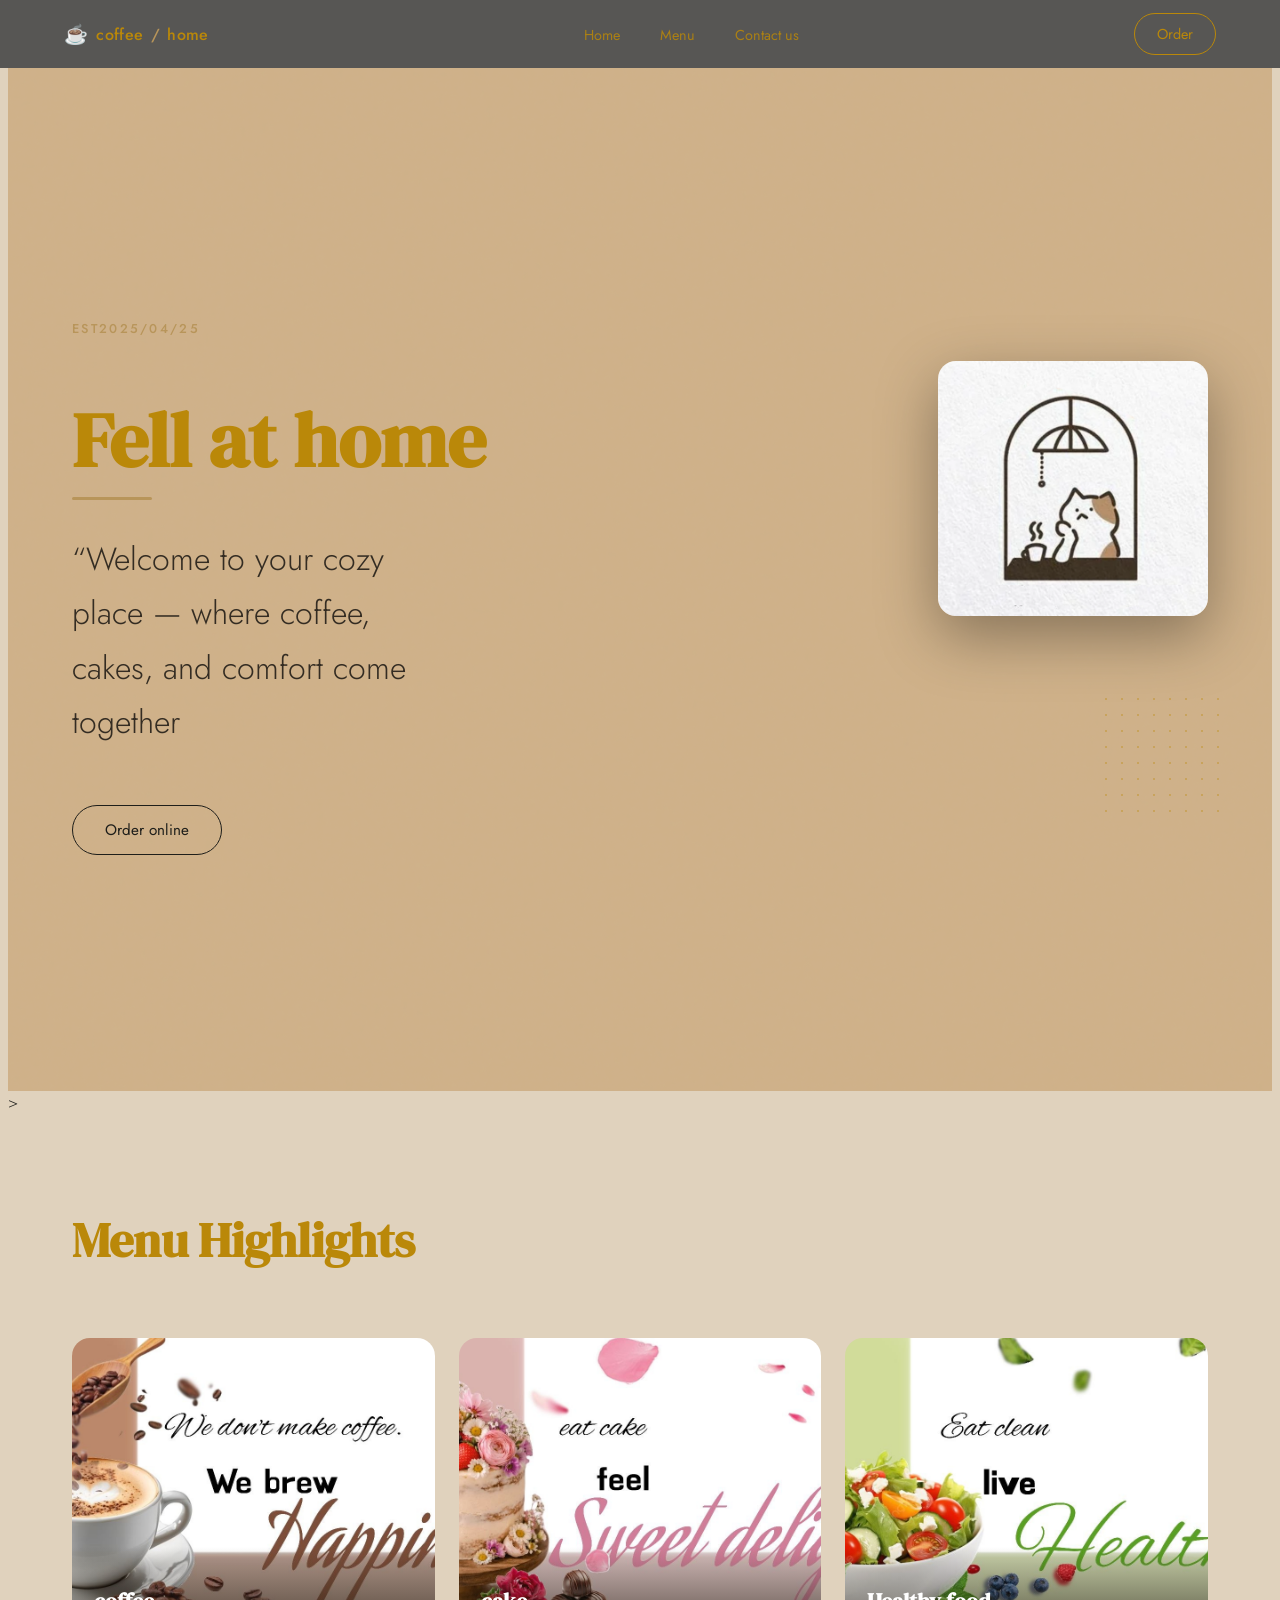
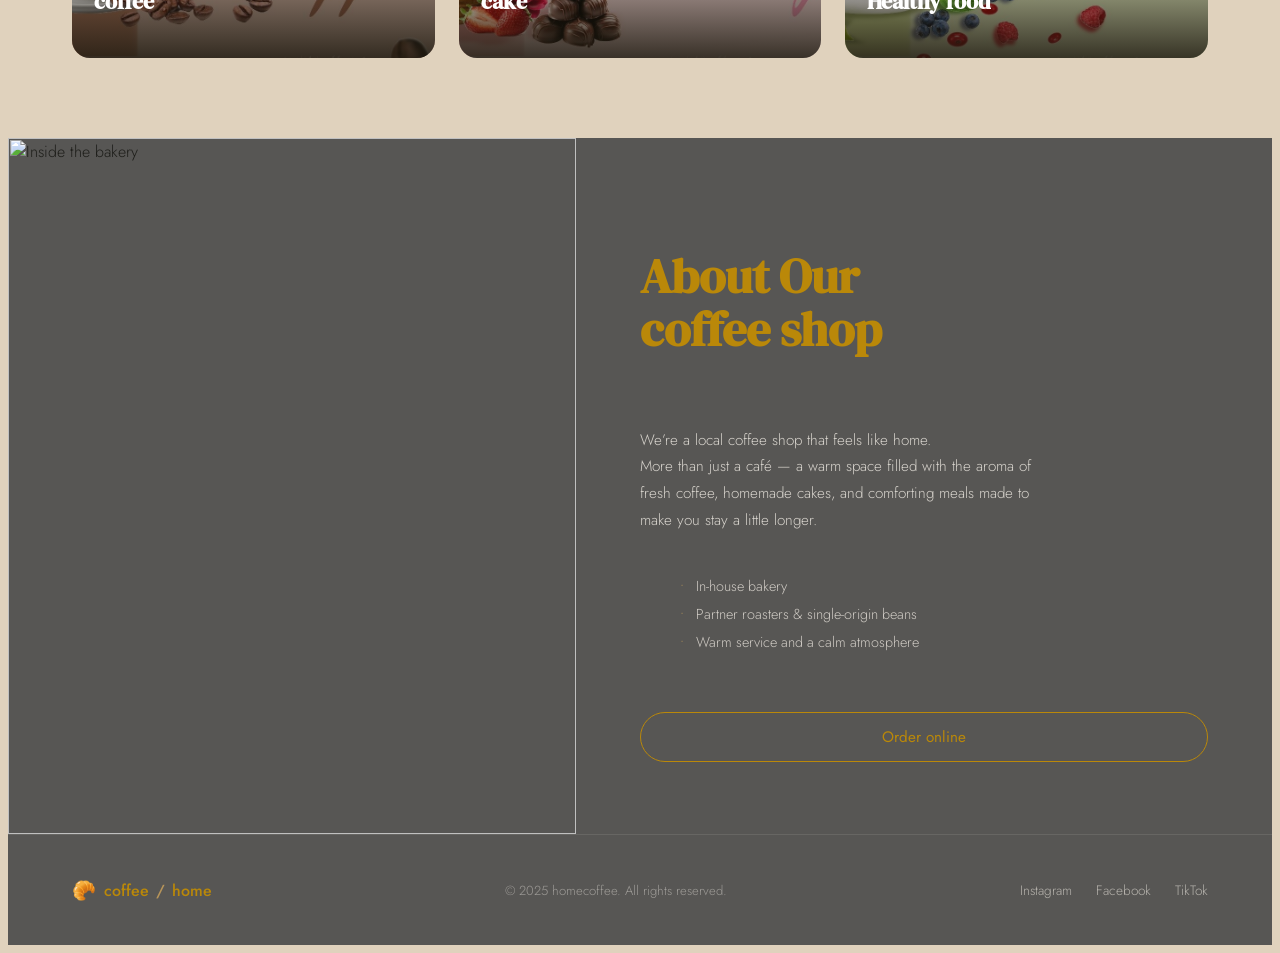
==== index.html @ 4d3c837d "new update" ====
Index · HTML
Copy

<!DOCTYPE html>
<html lang="en">
<head>
  <meta charset="UTF-8" />
  <meta name="viewport" content="width=device-width, initial-scale=1.0" />
  <title>Bakery / Café</title>
  <link rel="preconnect" href="https://fonts.googleapis.com" />
  <link rel="preconnect" href="https://fonts.gstatic.com" crossorigin />
  <link href="https://fonts.googleapis.com/css2?family=Playfair+Display:ital,wght@0,400;0,700;1,400&family=DM+Serif+Display:ital@0;1&family=Jost:wght@300;400;500&display=swap" rel="stylesheet" />
  <link rel="stylesheet" href="globalf/global.css" />
</head>
<body>
 
  <!-- NAV -->
  <nav class="navbar">
    <div class="nav-logo">
      <span class="logo-icon">☕</span>
      <span class="logo-text">coffee <span class="slash">/</span> home</span>
    </div>
    <ul class="nav-links">
      <li><a href="#">Home</a></li>
      <li><a href="#">Menu</a></li>
      <li><a href="#">Contact us</a></li>
    </ul>
    <button class="btn-order">Order </button>
  </nav>
  <section class="hero">
    <div class="hero-content">
      <p class="hero-tag">Est2025/04/25</p>
      <h1 class="hero-title">Fell at home<br> </h1>
      <p class="hero-sub">“Welcome to your cozy place — where coffee, cakes, and comfort come together</p>
      <button class="btn-outline">Order online</button>
    </div>
    <div class="hero-image-wrap">
      <div class="dots-pattern"></div>
      <div class="hero-img-stack">
        <div class="hero-img hero-img--top">
          <img src="globalf/imgs/image.png" alt="Coffee latte art" />
        </div>
      </div>
    </div>
  </section>>
  <section class="menu-highlights">
    <div class="menu-header">
      <h2 class="section-title">Menu Highlights</h2>
    </div>
    <div class="menu-grid">
      <div class="menu-card">
        <img src="globalf/imgs/coffee.jpg" alt="Espresso Creations" />
        <div class="menu-card-label">
          <h3>coffee</h3>
        </div>
      </div>
      <div class="menu-card">
        <img src="globalf/imgs/cake.jpg" alt="Signature Cupcakes" />
        <div class="menu-card-label">
          <h3>cake</h3>
        </div>
      </div>
      <div class="menu-card">
        <img src="globalf/imgs/healthy.jpg" alt="Brunch Toasts" />
        <div class="menu-card-label">
          <h3>Healthy food</h3>
        </div>
      </div>
    </div>
  </section>
 
  <!-- ABOUT -->
  <section class="about">
    <div class="about-img">
      <img src="https://images.unsplash.com/photo-1554118811-1e0d58224f24?w=600&q=80" alt="Inside the bakery" />
    </div>
    <div class="about-content">
      <h2 class="section-title light">About Our<br>coffee shop </h2>
      <p>We’re a local coffee shop that feels like home. <br>
More than just a café — a warm space filled with the aroma of fresh coffee, homemade cakes, and comforting meals made to make you stay a little longer.</p>
      <ul>
        <li>In-house bakery</li>
        <li>Partner roasters &amp; single-origin beans</li>
        <li>Warm service and a calm atmosphere</li>
      </ul>
      <button class="btn-outline light">Order online</button>
    </div>
  </section>
 
  <!-- FOOTER -->
  <footer class="footer">
    <div class="footer-inner">
      <div class="footer-brand">
        <span class="logo-icon">🥐</span>
        <span class="logo-text">coffee <span class="slash">/</span> home</span>
      </div>
      <p class="footer-copy">&copy; 2025 homecoffee. All rights reserved.</p>
      <div class="footer-links">
        <a href="#">Instagram</a>
        <a href="#">Facebook</a>
        <a href="#">TikTok</a>
      </div>
    </div>
  </footer>
 
  <script src="script.js"></script>
</body>
</html>
---- globalf/global.css ----
le · CSS
Copy

/* =====================
   ROOT & RESET
===================== */
*, *::before, *::after { box-sizing: border-box; margin: 0; padding: 0; }
 
:root {
  --olive:     #cfb189;
  --olive-dark:#575654;
  --cream:     #ba8809;
  --warm-white:#e0d2bd;
  --sand:      #c8b99a;
  --gold:      #b8955a;
  --text-dark: #1e1e1a;
  --text-mid:  #4a4a42;;
  --radius-lg: 18px;
  --radius-md: 12px;
  --transition: 0.35s cubic-bezier(0.4,0,0.2,1);
}
 
html { scroll-behavior: smooth; }
 
body {
  font-family: 'Jost', sans-serif;
  font-weight: 300;
  background: var(--warm-white);
  color: var(--text-dark);
  overflow-x: hidden;
}
 
img { display: block; width: 100%; height: 100%; object-fit: cover; }
a { text-decoration: none; color: inherit; }
ul { list-style: none; }
.section-title {
  font-family: 'DM Serif Display', serif;
  font-size: clamp(2rem, 4vw, 3rem);
  line-height: 1.1;
  color: var(--cream);
}
.section-title.light { color: var(--cream); }
 

.btn-order {
  background: transparent;
  border: 1.5px solid var(--cream);
  color: var(--cream);
  padding: 10px 22px;
  border-radius: 50px;
  font-family: 'Jost', sans-serif;
  font-size: 0.9rem;
  font-weight: 400;
  cursor: pointer;
  transition: background var(--transition), color var(--transition);
}
.btn-order:hover { background: var(--cream); color: var(--olive-dark); }
 
.btn-outline {
  display: inline-block;
  background: transparent;
  border: 1.5px solid var(--text-dark);
  color: var(--text-dark);
  padding: 13px 32px;
  border-radius: 50px;
  font-family: 'Jost', sans-serif;
  font-size: 0.95rem;
  font-weight: 400;
  cursor: pointer;
  transition: background var(--transition), color var(--transition);
  margin-top: 1.5rem;
}
.btn-outline:hover { background: var(--text-dark); color: var(--cream); }
.btn-outline.light { border-color: var(--cream); color: var(--cream); }
.btn-outline.light:hover { background: var(--cream); color: var(--olive-dark); }
 
/* =====================
   NAVBAR
===================== */
.navbar {
  position: fixed;
  top: 0; left: 0; right: 0;
  z-index: 100;
  display: flex;
  align-items: center;
  justify-content: space-between;
  padding: 0 5vw;
  height: 68px;
  background: var(--olive-dark);
  backdrop-filter: blur(8px);
}
 
.nav-logo {
  display: flex;
  align-items: center;
  gap: 8px;
  color: var(--cream);
  font-family: 'Jost', sans-serif;
  font-weight: 500;
  font-size: 1rem;
  letter-spacing: 0.02em;
}
.logo-icon { font-size: 1.2rem; }
.slash { color: var(--gold); margin: 0 2px; }
 
.nav-links {
  display: flex;
  gap: 2.5rem;
}
.nav-links a {
  color: var(--cream);
  font-size: 0.9rem;
  font-weight: 400;
  opacity: 0.85;
  transition: opacity var(--transition);
}
.nav-links a:hover { opacity: 1; }
 
.hamburger {
  display: none;
  background: none;
  border: none;
  color: var(--cream);
  font-size: 1.5rem;
  cursor: pointer;
}
 
/* =====================
   HERO
===================== */
.hero {
  min-height: 100vh;
  background: var(--olive);
  display: flex;
  align-items: center;
  justify-content: space-between;
  gap: 2rem;
  padding: 100px 5vw 60px;
  overflow: hidden;
  position: relative;
}
 
/* subtle grain overlay */
.hero::before {
  content: '';
  position: absolute;
  inset: 0;
  background-image: url("data:image/svg+xml,%3Csvg viewBox='0 0 200 200' xmlns='http://www.w3.org/2000/svg'%3E%3Cfilter id='n'%3E%3CfeTurbulence type='fractalNoise' baseFrequency='0.75' numOctaves='4' stitchTiles='stitch'/%3E%3C/filter%3E%3Crect width='100%25' height='100%25' filter='url(%23n)' opacity='0.04'/%3E%3C/svg%3E");
  pointer-events: none;
  opacity: 0.4;
}
 
.hero-content {
  flex: 1;
  max-width: 520px;
  animation: fadeUp 0.9s ease both;
}
 
.hero-tag {
  font-size: 0.8rem;
  font-weight: 500;
  letter-spacing: 0.18em;
  text-transform: uppercase;
  color: var(--gold);
  margin-bottom: 1rem;
}
 
.hero-title {
  font-family: 'DM Serif Display', serif;
  font-size: clamp(3rem, 6vw, 5.5rem);
  line-height: 1.0;
  color: var(--cream);
  margin-bottom: 1.5rem;
  position: relative;
}
 
/* gold squiggle accent line */
.hero-title::after {
  content: '';
  display: block;
  width: 80px;
  height: 3px;
  background: var(--gold);
  margin-top: 18px;
  border-radius: 2px;
}
 
.hero-sub {
  font-size: 2rem;
  line-height: 1.7;
  color: rgba(0, 0, 0, 0.75);
  max-width: 380px;
}
 
/* HERO IMAGES */
.hero-image-wrap {
  flex: 1;
  max-width: 500px;
  position: relative;
  display: flex;
  justify-content: flex-end;
  animation: fadeUp 0.9s 0.2s ease both;
}
 
.dots-pattern {
  position: absolute;
  right: -20px;
  bottom: -20px;
  width: 130px;
  height: 130px;
  background-image: radial-gradient(circle, var(--cream) 1.5px, transparent 1.5px);
  background-size: 16px 16px;
  opacity: 0.35;
  z-index: 0;
}
 
.hero-img-stack {
  position: relative;
  width: 360px;
  height: 440px;
}
 
.hero-img {
  border-radius: var(--radius-lg);
  overflow: hidden;
  position: absolute;
  box-shadow: 0 20px 60px rgba(0,0,0,0.35);
}
 
.hero-img--top {
  width: 75%;
  height: 58%;
  top: 0; right: 0;
  z-index: 2;
  transition: transform var(--transition);
}
.hero-img--bottom {
  width: 80%;
  height: 60%;
  bottom: 0; left: 0;
  z-index: 1;
  transition: transform var(--transition);
}
.hero-img--top:hover  { transform: scale(1.03) rotate(-1deg); }
.hero-img--bottom:hover{ transform: scale(1.03) rotate(1deg); }
 


.menu-highlights {
  background: var(--warm-white);
  padding: 60px 5vw 80px;
}
 
.menu-header {
  display: flex;
  align-items: baseline;
  justify-content: space-between;
  margin-bottom: 2rem;
  flex-wrap: wrap;
  gap: 0.5rem;
}
 
 
.menu-grid {
  display: grid;
  grid-template-columns: repeat(3, 1fr);
  gap: 1.5rem;
}
 
.menu-card {
  border-radius: var(--radius-lg);
  overflow: hidden;
  position: relative;
  height: 320px;
  cursor: pointer;
}
 
.menu-card img {
  transition: transform 0.6s cubic-bezier(0.4,0,0.2,1);
}
.menu-card:hover img { transform: scale(1.07); }
 
.menu-card-label {
  position: absolute;
  bottom: 0; left: 0; right: 0;
  padding: 20px 22px;
  background: linear-gradient(to top, rgba(30,25,15,0.85) 0%, transparent 100%);
}
.menu-card-label h3 {
  font-family: 'DM Serif Display', serif;
  font-size: 1.4rem;
  color: #fff;
  line-height: 1.2;
}
 
/* =====================
   ABOUT
===================== */
.about {
  background: var(--olive-dark);
  display: flex;
  align-items: stretch;
  gap: 0;
  min-height: 520px;
}
 
.about-img {
  flex: 1;
  min-height: 480px;
  max-width: 45%;
  overflow: hidden;
}
.about-img img { transition: transform 0.8s ease; }
.about-img:hover img { transform: scale(1.04); }
 
.about-content {
  flex: 1;
  padding: 72px 5vw 72px 5vw;
  display: flex;
  flex-direction: column;
  justify-content: center;
  gap: 1rem;
}
 
.about-content p {
  font-size: 0.95rem;
  line-height: 1.75;
  color: rgba(245,240,232,0.8);
  max-width: 420px;
}
 
.about-content ul {
  margin-top: 0.5rem;
}
.about-content ul li {
  font-size: 0.9rem;
  color: rgba(245,240,232,0.75);
  padding: 4px 0;
  padding-left: 16px;
  position: relative;
}
.about-content ul li::before {
  content: '•';
  color: var(--gold);
  position: absolute;
  left: 0;
}
 
/* =====================
   FOOTER
===================== */
.footer {
  background: var(--olive-dark);
  border-top: 1px solid rgba(245,240,232,0.1);
  padding: 32px 5vw;
}
.footer-inner {
  display: flex;
  align-items: center;
  justify-content: space-between;
  flex-wrap: wrap;
  gap: 1rem;
}
.footer-brand {
  display: flex;
  align-items: center;
  gap: 8px;
  color: var(--cream);
  font-family: 'Jost', sans-serif;
  font-weight: 500;
}
.footer-copy {
  font-size: 0.82rem;
  color: rgba(245,240,232,0.45);
}
.footer-links {
  display: flex;
  gap: 1.5rem;
}
.footer-links a {
  font-size: 0.85rem;
  color: rgba(245,240,232,0.6);
  transition: color var(--transition);
}
.footer-links a:hover { color: var(--cream); }
 
/* =====================
   ANIMATIONS
===================== */
@keyframes fadeUp {
  from { opacity: 0; transform: translateY(36px); }
  to   { opacity: 1; transform: none; }
}
 
/* =====================
   RESPONSIVE
===================== */
@media (max-width: 1024px) {
  .features-grid { grid-template-columns: repeat(2, 1fr); }
}
 
@media (max-width: 768px) {
  .nav-links, .btn-order { display: none; }
  .hamburger { display: block; }
 
  .hero {
    flex-direction: column;
    padding-top: 90px;
    text-align: center;
    min-height: auto;
  }
  .hero-title::after { margin: 18px auto 0; }
  .hero-sub { margin: 0 auto; }
  .hero-image-wrap { max-width: 100%; justify-content: center; margin-top: 2rem; }
  .hero-img-stack { width: 100%; height: 320px; }
 
  .features-grid { grid-template-columns: 1fr 1fr; gap: 1.5rem; }
 
  .menu-grid { grid-template-columns: 1fr; }
  .menu-card { height: 260px; }
 
  .about { flex-direction: column; }
  .about-img { max-width: 100%; min-height: 280px; }
  .about-content { padding: 48px 5vw; }
 
  .footer-inner { flex-direction: column; text-align: center; }
}
 
@media (max-width: 480px) {
  .features-grid { grid-template-columns: 1fr; }
  .menu-header { flex-direction: column; }
}































@media (max-width:990px){
    html{
        font-size: 55%;
    }
    header{
        padding: 2rem;
    }
}
@media (max-width:768px){
    header .fa-bars{
        display: block;
    }
    header .navbar{
        position: absolute;
        top:100%; left :0 ; right:0;
        background-color:rgb(233, 209, 164);
        border-top: 0.1rem solid rgb(0, 0, 0);
        clip-path: polygon(0 0, 100% 0, 100% 100%, 0 100%);
    }
    header #toggler:checked ~ .navbar {
        /* إظهار القائمة */
        clip-path: polygon(0 0, 100% 0, 100% 100%, 0 100%);
    }

    header .navbar a{
        margin: 1rem;
        padding: 1rem;
        background-color: #fff;
        border: .1rem solid black;
        display: block;
    }
}
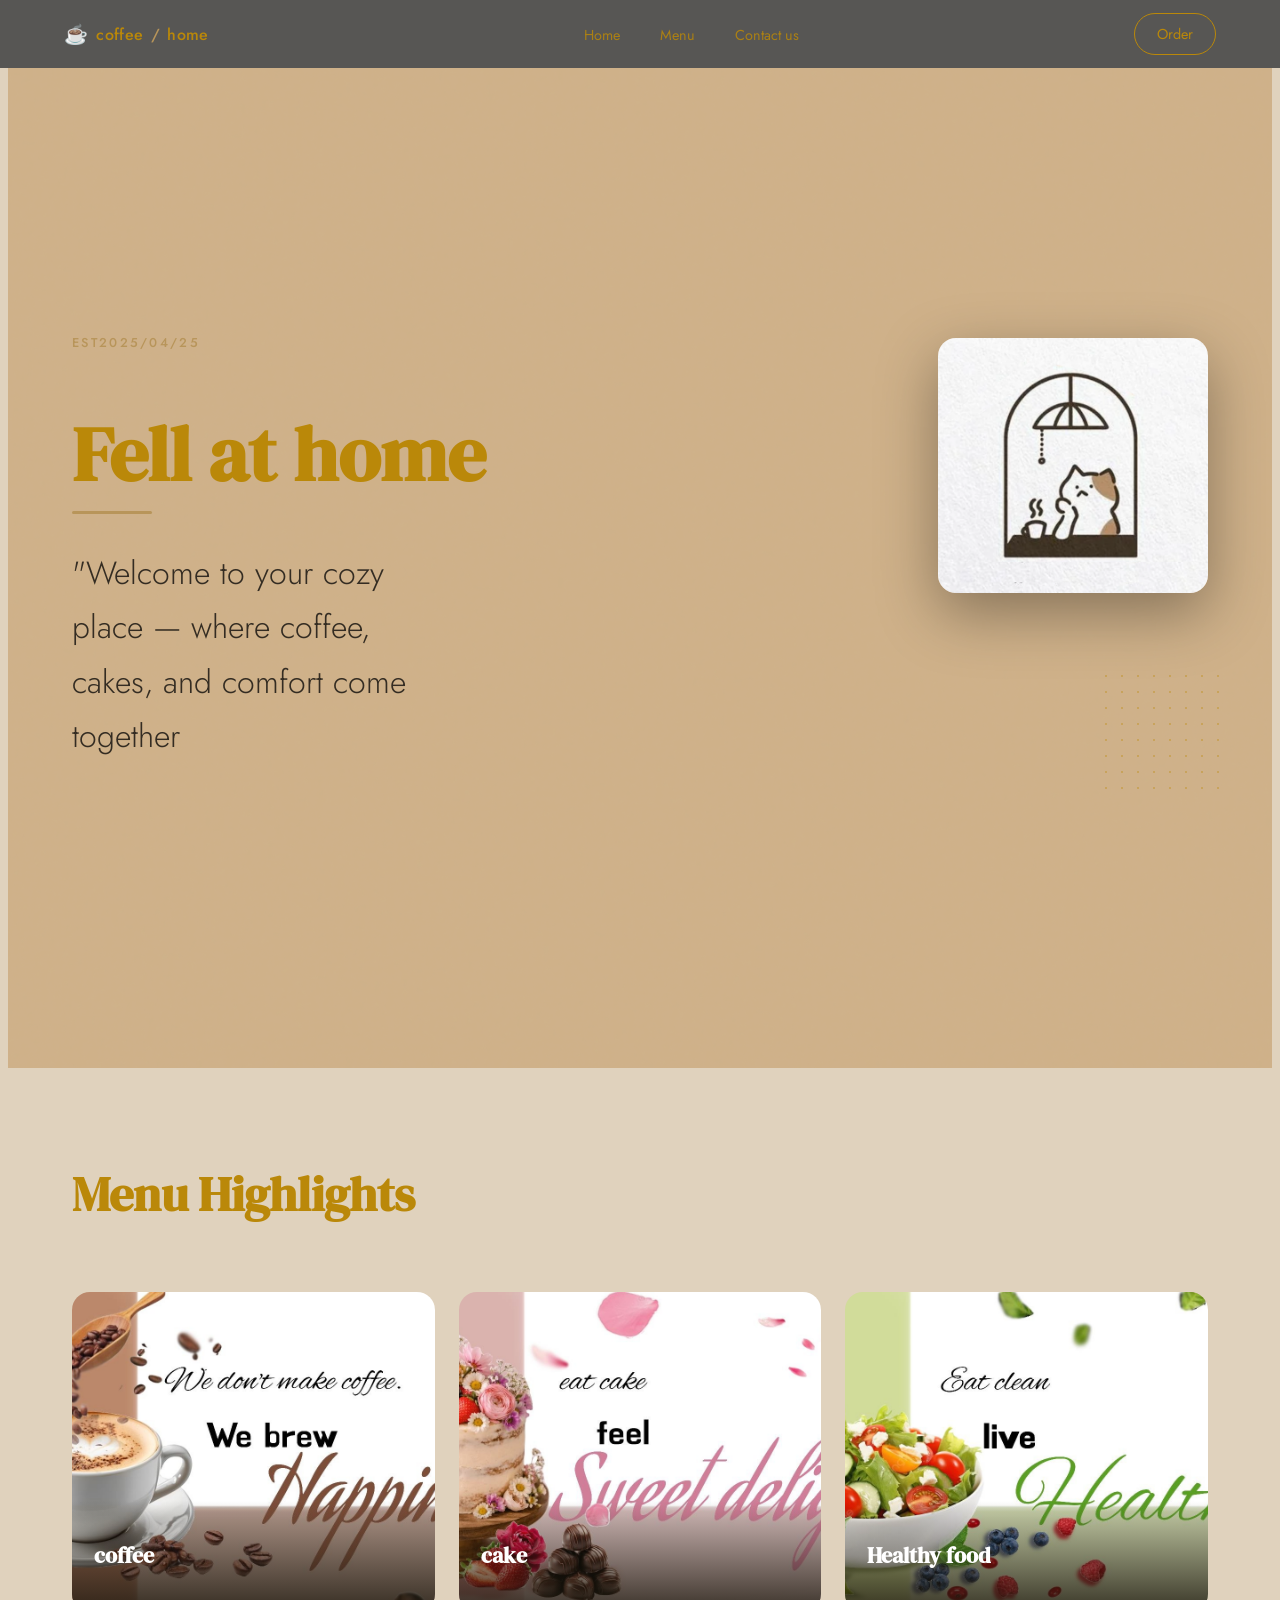
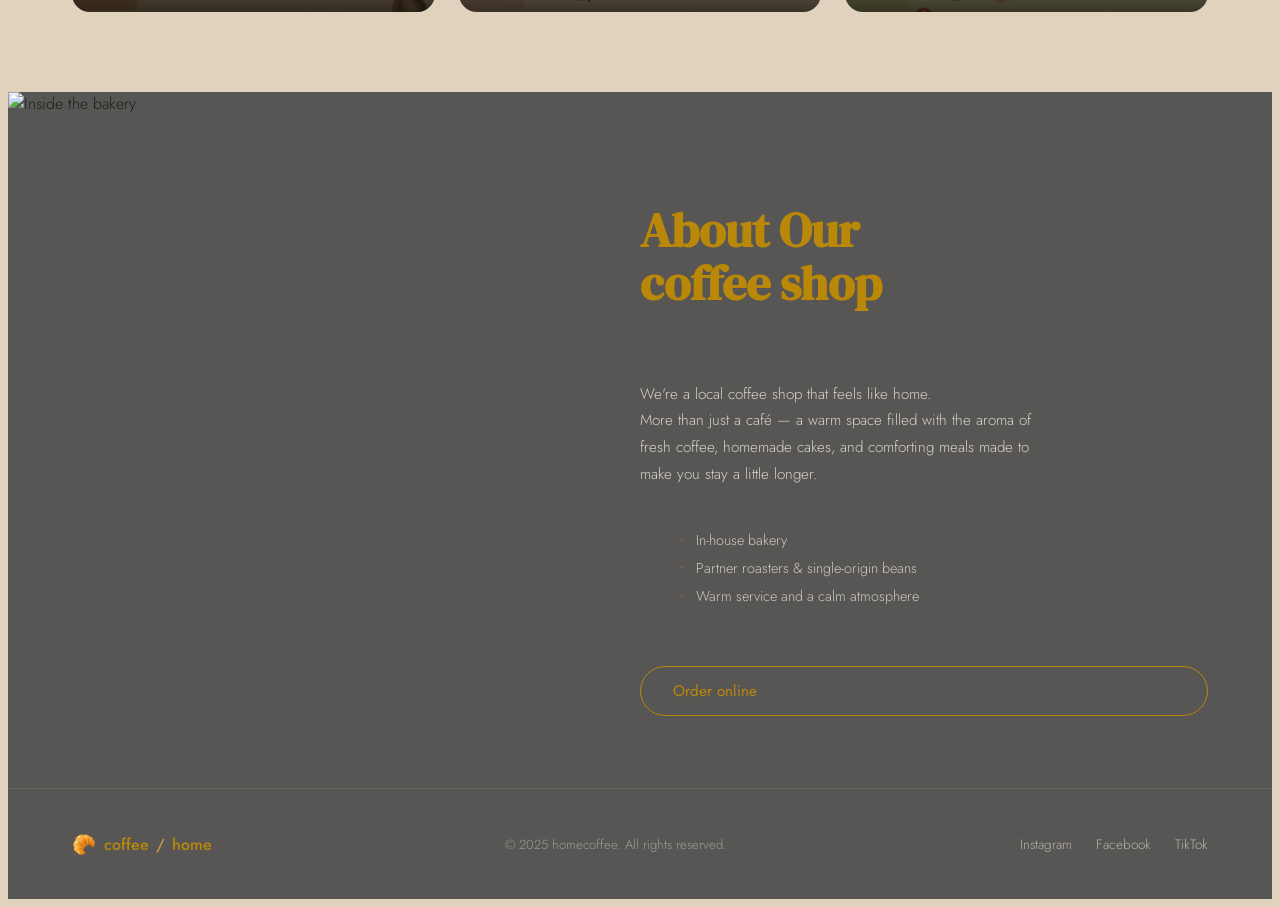
==== commit 85eafbc1: "update the main page" ====
--- a/index.html
+++ b/index.html
@@ -1,6 +1,3 @@
-Index · HTML
-Copy
-
 <!DOCTYPE html>
 <html lang="en">
 <head>
@@ -13,7 +10,7 @@
   <link rel="stylesheet" href="globalf/global.css" />
 </head>
 <body>
- 
+
   <!-- NAV -->
   <nav class="navbar">
     <div class="nav-logo">
@@ -25,14 +22,16 @@
       <li><a href="#">Menu</a></li>
       <li><a href="#">Contact us</a></li>
     </ul>
-    <button class="btn-order">Order </button>
+    <button class="btn-order">Order</button>
   </nav>
+
+  <!-- HERO -->
   <section class="hero">
     <div class="hero-content">
       <p class="hero-tag">Est2025/04/25</p>
-      <h1 class="hero-title">Fell at home<br> </h1>
-      <p class="hero-sub">“Welcome to your cozy place — where coffee, cakes, and comfort come together</p>
-      <button class="btn-outline">Order online</button>
+      <h1 class="hero-title">Fell at home<br></h1>
+      <p class="hero-sub">"Welcome to your cozy place — where coffee, cakes, and comfort come together</p>
+      
     </div>
     <div class="hero-image-wrap">
       <div class="dots-pattern"></div>
@@ -42,51 +41,54 @@
         </div>
       </div>
     </div>
-  </section>>
+  </section>
+
+  <!-- MENU -->
   <section class="menu-highlights">
     <div class="menu-header">
       <h2 class="section-title">Menu Highlights</h2>
     </div>
     <div class="menu-grid">
-      <div class="menu-card">
+      <a href="prodects/prod2/prod2.html" class="menu-card">
         <img src="globalf/imgs/coffee.jpg" alt="Espresso Creations" />
         <div class="menu-card-label">
           <h3>coffee</h3>
         </div>
-      </div>
-      <div class="menu-card">
+      </a>
+      <a href="prodects/prod3/prod3.html" class="menu-card">
         <img src="globalf/imgs/cake.jpg" alt="Signature Cupcakes" />
         <div class="menu-card-label">
           <h3>cake</h3>
         </div>
-      </div>
-      <div class="menu-card">
+      </a>
+        
+      <a href="prodects/Prod1/prod1.html" class="menu-card">
         <img src="globalf/imgs/healthy.jpg" alt="Brunch Toasts" />
         <div class="menu-card-label">
           <h3>Healthy food</h3>
         </div>
-      </div>
+      </a>
     </div>
   </section>
- 
+
   <!-- ABOUT -->
   <section class="about">
     <div class="about-img">
       <img src="https://images.unsplash.com/photo-1554118811-1e0d58224f24?w=600&q=80" alt="Inside the bakery" />
     </div>
     <div class="about-content">
-      <h2 class="section-title light">About Our<br>coffee shop </h2>
-      <p>We’re a local coffee shop that feels like home. <br>
-More than just a café — a warm space filled with the aroma of fresh coffee, homemade cakes, and comforting meals made to make you stay a little longer.</p>
+      <h2 class="section-title light">About Our<br>coffee shop</h2>
+      <p>We're a local coffee shop that feels like home.<br>
+      More than just a café — a warm space filled with the aroma of fresh coffee, homemade cakes, and comforting meals made to make you stay a little longer.</p>
       <ul>
         <li>In-house bakery</li>
         <li>Partner roasters &amp; single-origin beans</li>
         <li>Warm service and a calm atmosphere</li>
       </ul>
-      <button class="btn-outline light">Order online</button>
+      <a href="prodects/Prod1/prod1.html" class="btn-outline light">Order online</a>
     </div>
   </section>
- 
+
   <!-- FOOTER -->
   <footer class="footer">
     <div class="footer-inner">
@@ -102,8 +104,7 @@
       </div>
     </div>
   </footer>
- 
+
   <script src="script.js"></script>
 </body>
-</html>
- +</html>
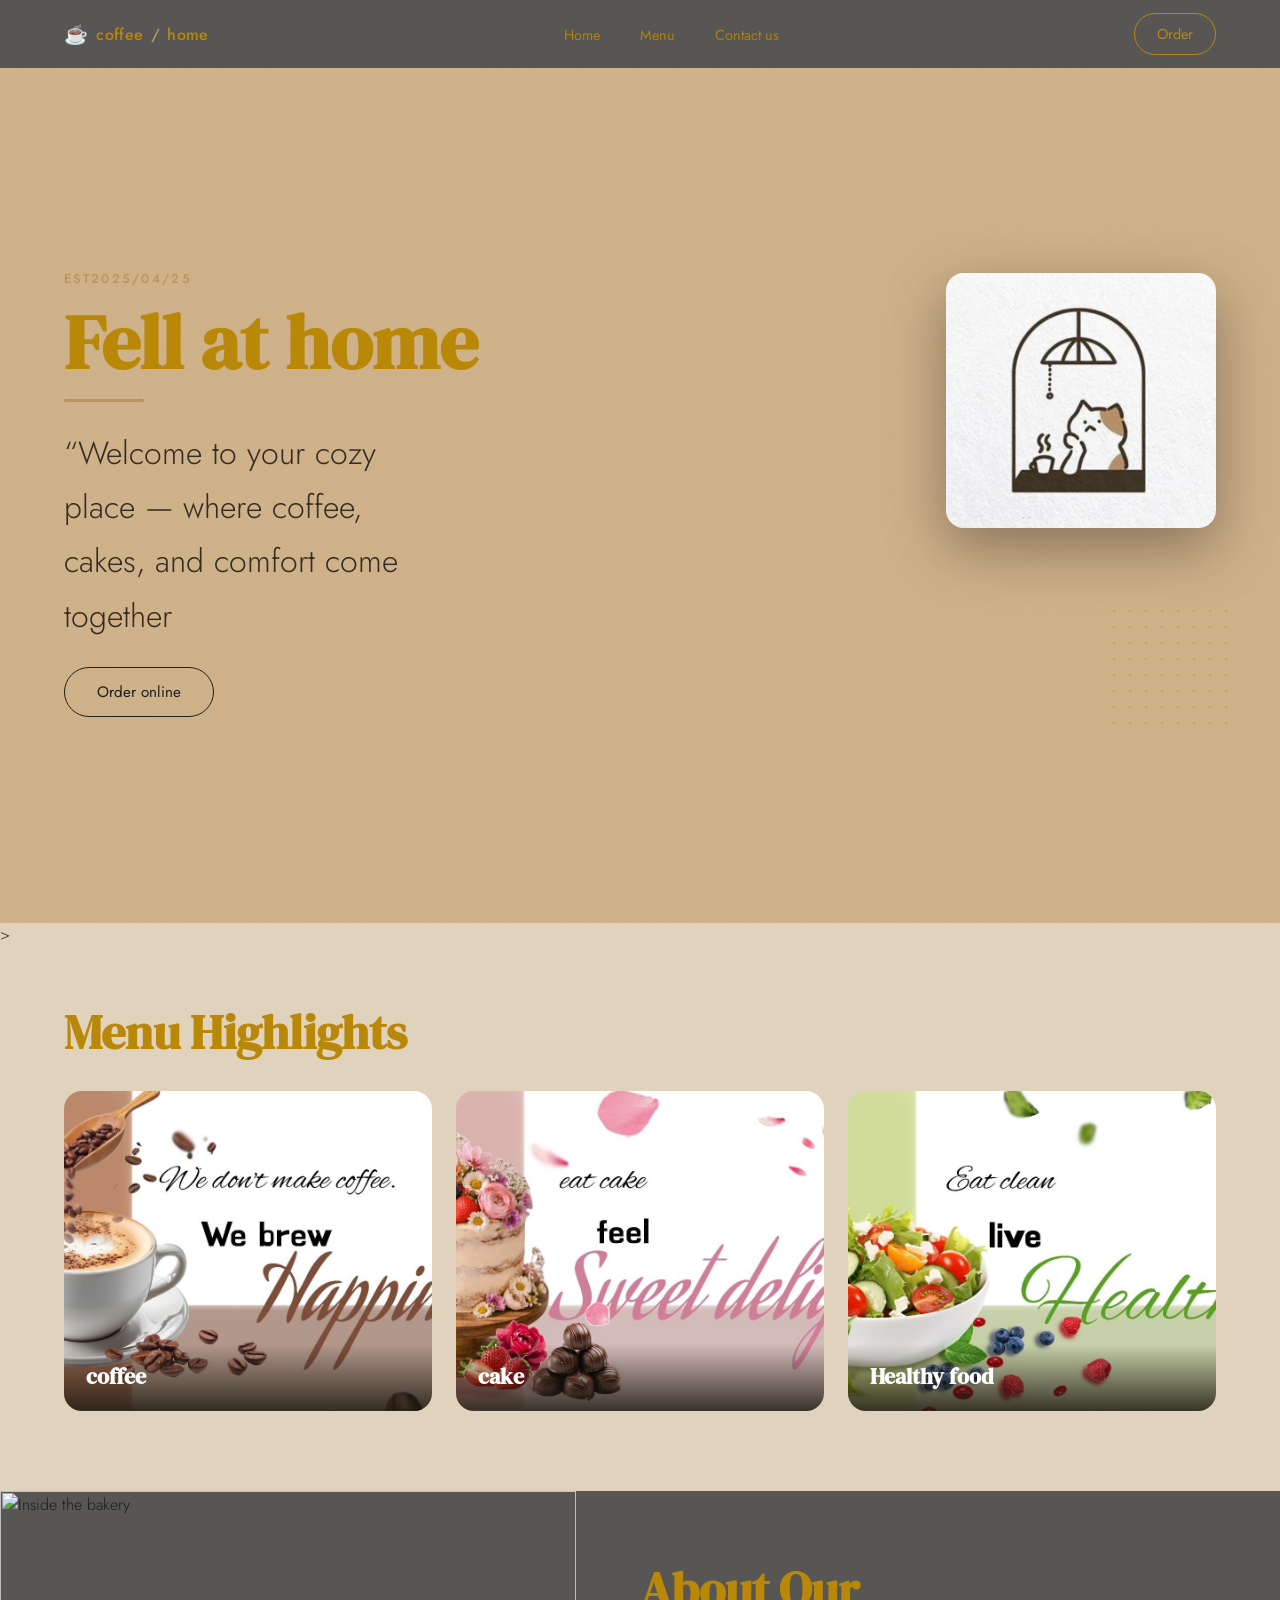
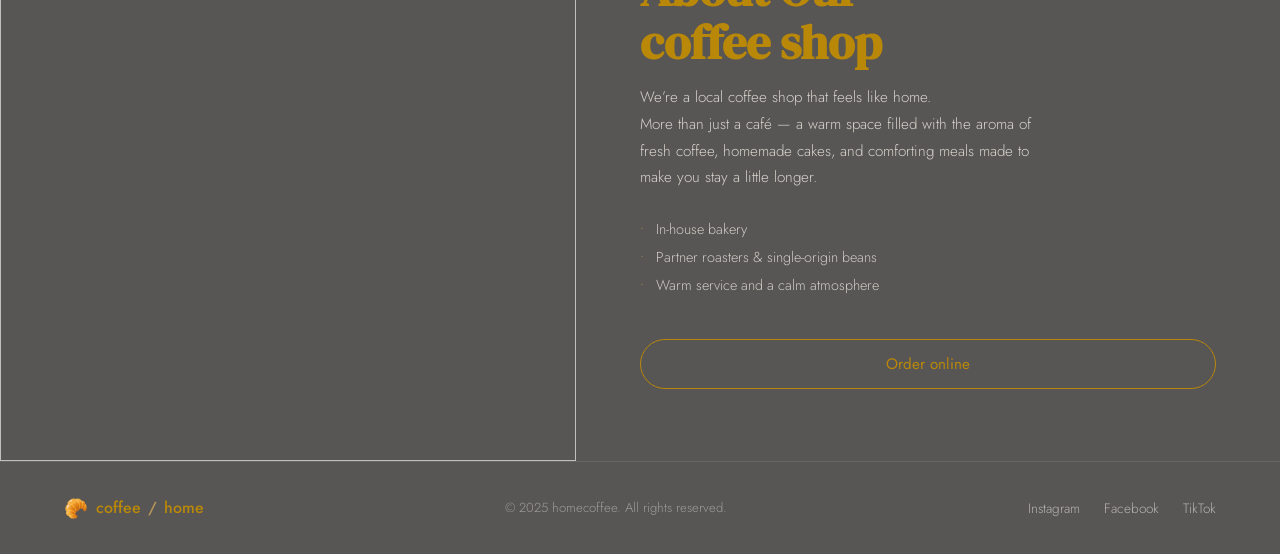
==== commit ccdd1f29: "added the js files , updated the design , added nav + side bars, prod1 2 3 updated" ====
--- a/index.html
+++ b/index.html
@@ -1,3 +1,6 @@
+Index · HTML
+Copy
+
 <!DOCTYPE html>
 <html lang="en">
 <head>
@@ -10,8 +13,8 @@
   <link rel="stylesheet" href="globalf/global.css" />
 </head>
 <body>
+ 
 
-  <!-- NAV -->
   <nav class="navbar">
     <div class="nav-logo">
       <span class="logo-icon">☕</span>
@@ -22,16 +25,14 @@
       <li><a href="#">Menu</a></li>
       <li><a href="#">Contact us</a></li>
     </ul>
-    <button class="btn-order">Order</button>
+    <button class="btn-order">Order </button>
   </nav>
-
-  <!-- HERO -->
   <section class="hero">
     <div class="hero-content">
       <p class="hero-tag">Est2025/04/25</p>
-      <h1 class="hero-title">Fell at home<br></h1>
-      <p class="hero-sub">"Welcome to your cozy place — where coffee, cakes, and comfort come together</p>
-      
+      <h1 class="hero-title">Fell at home<br> </h1>
+      <p class="hero-sub">“Welcome to your cozy place — where coffee, cakes, and comfort come together</p>
+      <button class="btn-outline">Order online</button>
     </div>
     <div class="hero-image-wrap">
       <div class="dots-pattern"></div>
@@ -41,54 +42,51 @@
         </div>
       </div>
     </div>
-  </section>
-
-  <!-- MENU -->
+  </section>>
   <section class="menu-highlights">
     <div class="menu-header">
       <h2 class="section-title">Menu Highlights</h2>
     </div>
     <div class="menu-grid">
-      <a href="prodects/prod2/prod2.html" class="menu-card">
+      <div class="menu-card">
         <img src="globalf/imgs/coffee.jpg" alt="Espresso Creations" />
         <div class="menu-card-label">
           <h3>coffee</h3>
         </div>
-      </a>
-      <a href="prodects/prod3/prod3.html" class="menu-card">
+      </div>
+      <div class="menu-card">
         <img src="globalf/imgs/cake.jpg" alt="Signature Cupcakes" />
         <div class="menu-card-label">
           <h3>cake</h3>
         </div>
-      </a>
-        
-      <a href="prodects/Prod1/prod1.html" class="menu-card">
+      </div>
+      <div class="menu-card">
         <img src="globalf/imgs/healthy.jpg" alt="Brunch Toasts" />
         <div class="menu-card-label">
           <h3>Healthy food</h3>
         </div>
-      </a>
+      </div>
     </div>
   </section>
-
+ 
   <!-- ABOUT -->
   <section class="about">
     <div class="about-img">
       <img src="https://images.unsplash.com/photo-1554118811-1e0d58224f24?w=600&q=80" alt="Inside the bakery" />
     </div>
     <div class="about-content">
-      <h2 class="section-title light">About Our<br>coffee shop</h2>
-      <p>We're a local coffee shop that feels like home.<br>
-      More than just a café — a warm space filled with the aroma of fresh coffee, homemade cakes, and comforting meals made to make you stay a little longer.</p>
+      <h2 class="section-title light">About Our<br>coffee shop </h2>
+      <p>We’re a local coffee shop that feels like home. <br>
+More than just a café — a warm space filled with the aroma of fresh coffee, homemade cakes, and comforting meals made to make you stay a little longer.</p>
       <ul>
         <li>In-house bakery</li>
         <li>Partner roasters &amp; single-origin beans</li>
         <li>Warm service and a calm atmosphere</li>
       </ul>
-      <a href="prodects/Prod1/prod1.html" class="btn-outline light">Order online</a>
+      <button class="btn-outline light">Order online</button>
     </div>
   </section>
-
+ 
   <!-- FOOTER -->
   <footer class="footer">
     <div class="footer-inner">
@@ -104,7 +102,8 @@
       </div>
     </div>
   </footer>
-
+ 
   <script src="script.js"></script>
 </body>
-</html>+</html>
+ 
--- a/globalf/global.css
+++ b/globalf/global.css
@@ -1,9 +1,3 @@
-le · CSS
-Copy
-
-/* =====================
-   ROOT & RESET
-===================== */
 *, *::before, *::after { box-sizing: border-box; margin: 0; padding: 0; }
  
 :root {
@@ -74,9 +68,7 @@
 .btn-outline.light { border-color: var(--cream); color: var(--cream); }
 .btn-outline.light:hover { background: var(--cream); color: var(--olive-dark); }
  
-/* =====================
-   NAVBAR
-===================== */
+
 .navbar {
   position: fixed;
   top: 0; left: 0; right: 0;
@@ -125,9 +117,7 @@
   cursor: pointer;
 }
  
-/* =====================
-   HERO
-===================== */
+
 .hero {
   min-height: 100vh;
   background: var(--olive);
@@ -140,7 +130,6 @@
   position: relative;
 }
  
-/* subtle grain overlay */
 .hero::before {
   content: '';
   position: absolute;
@@ -174,7 +163,6 @@
   position: relative;
 }
  
-/* gold squiggle accent line */
 .hero-title::after {
   content: '';
   display: block;
@@ -293,9 +281,7 @@
   line-height: 1.2;
 }
  
-/* =====================
-   ABOUT
-===================== */
+
 .about {
   background: var(--olive-dark);
   display: flex;
@@ -345,10 +331,7 @@
   position: absolute;
   left: 0;
 }
- 
-/* =====================
-   FOOTER
-===================== */
+
 .footer {
   background: var(--olive-dark);
   border-top: 1px solid rgba(245,240,232,0.1);
@@ -384,17 +367,13 @@
 }
 .footer-links a:hover { color: var(--cream); }
  
-/* =====================
-   ANIMATIONS
-===================== */
+
 @keyframes fadeUp {
   from { opacity: 0; transform: translateY(36px); }
   to   { opacity: 1; transform: none; }
 }
  
-/* =====================
-   RESPONSIVE
-===================== */
+
 @media (max-width: 1024px) {
   .features-grid { grid-template-columns: repeat(2, 1fr); }
 }
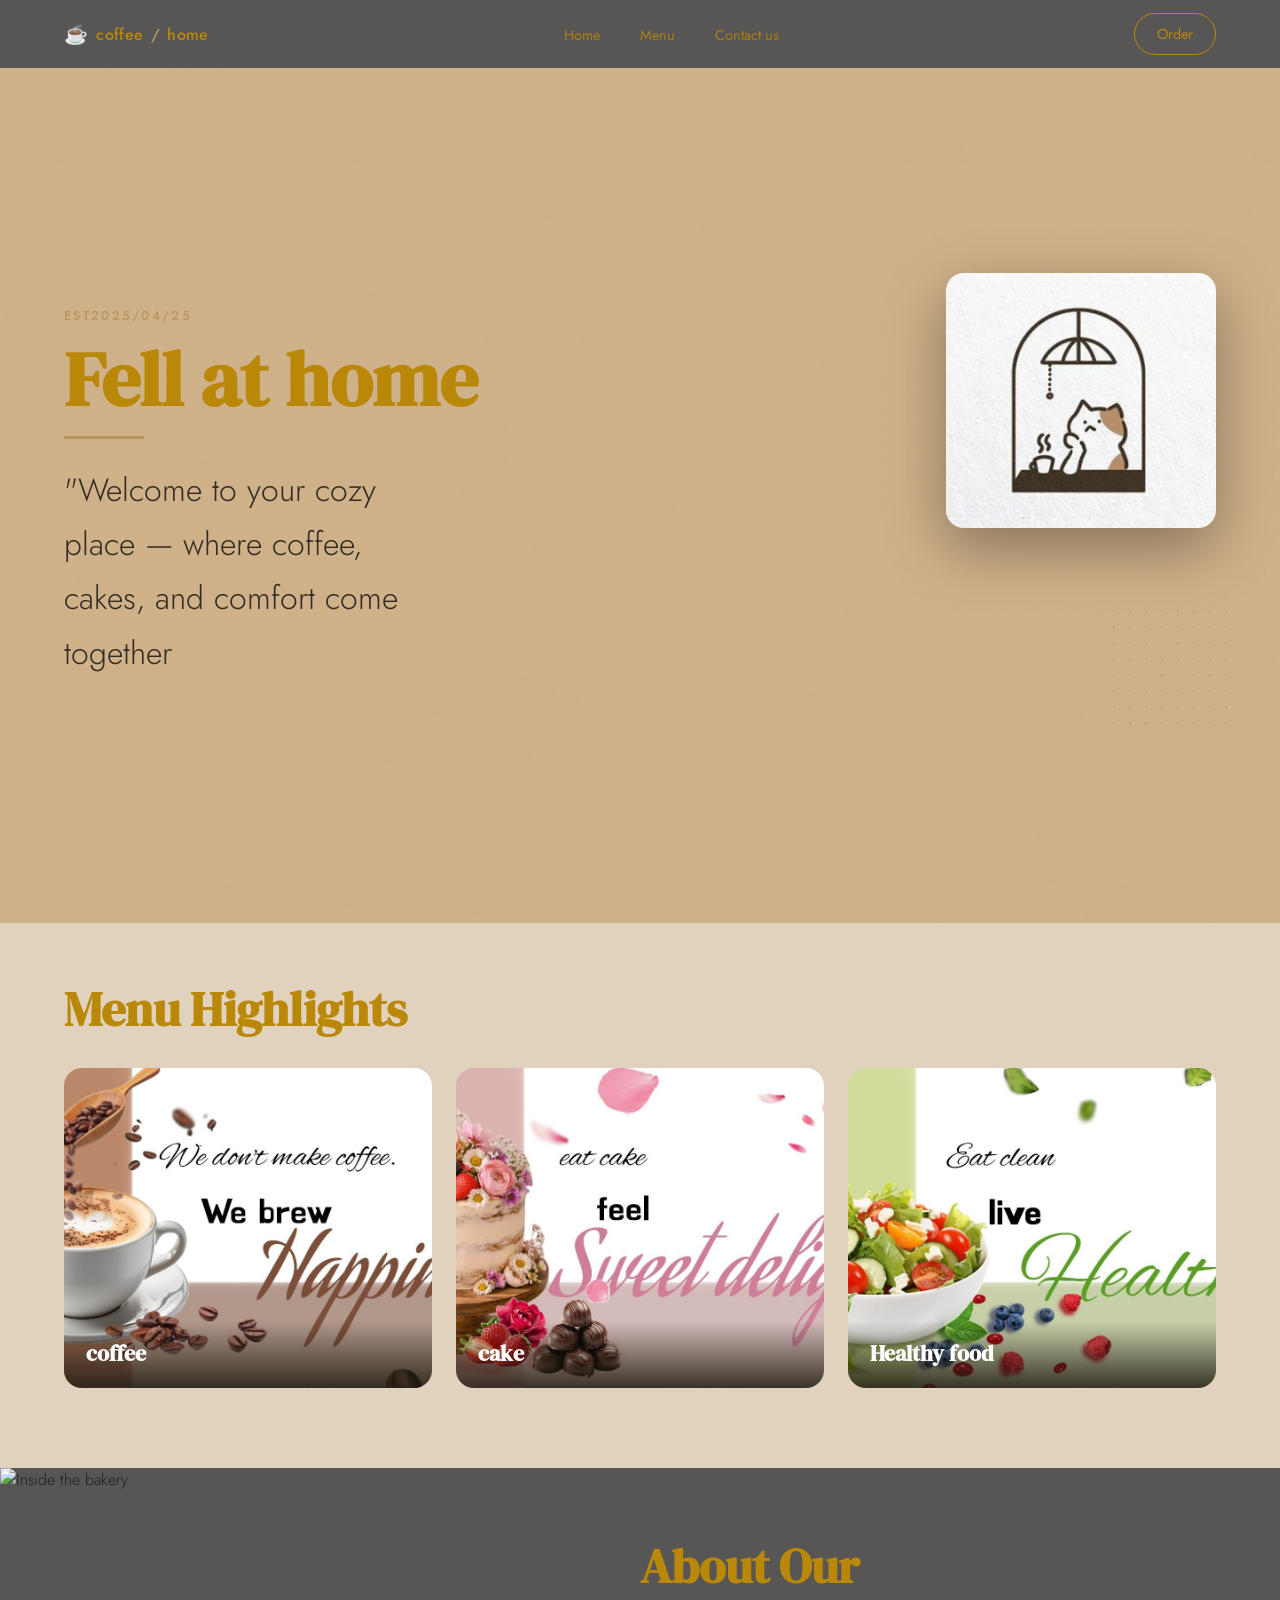
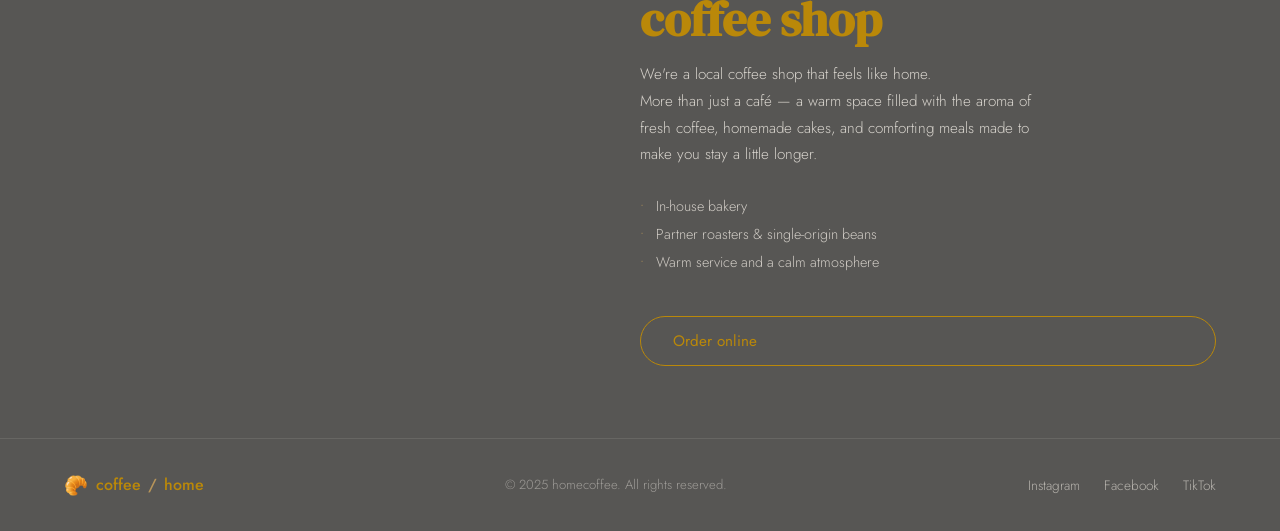
==== commit 2b6a5bfc: "prod1 prod2 prod3 update" ====
--- a/index.html
+++ b/index.html
@@ -1,6 +1,3 @@
-Index · HTML
-Copy
-
 <!DOCTYPE html>
 <html lang="en">
 <head>
@@ -13,8 +10,13 @@
   <link rel="stylesheet" href="globalf/global.css" />
 </head>
 <body>
+<<<<<<< HEAD
  
 
+=======
+
+  <!-- NAV -->
+>>>>>>> 85eafbc135dba1d0cc1397985b54f222151a3d43
   <nav class="navbar">
     <div class="nav-logo">
       <span class="logo-icon">☕</span>
@@ -25,14 +27,16 @@
       <li><a href="#">Menu</a></li>
       <li><a href="#">Contact us</a></li>
     </ul>
-    <button class="btn-order">Order </button>
+    <button class="btn-order">Order</button>
   </nav>
+
+  <!-- HERO -->
   <section class="hero">
     <div class="hero-content">
       <p class="hero-tag">Est2025/04/25</p>
-      <h1 class="hero-title">Fell at home<br> </h1>
-      <p class="hero-sub">“Welcome to your cozy place — where coffee, cakes, and comfort come together</p>
-      <button class="btn-outline">Order online</button>
+      <h1 class="hero-title">Fell at home<br></h1>
+      <p class="hero-sub">"Welcome to your cozy place — where coffee, cakes, and comfort come together</p>
+      
     </div>
     <div class="hero-image-wrap">
       <div class="dots-pattern"></div>
@@ -42,51 +46,54 @@
         </div>
       </div>
     </div>
-  </section>>
+  </section>
+
+  <!-- MENU -->
   <section class="menu-highlights">
     <div class="menu-header">
       <h2 class="section-title">Menu Highlights</h2>
     </div>
     <div class="menu-grid">
-      <div class="menu-card">
+      <a href="prodects/prod2/prod2.html" class="menu-card">
         <img src="globalf/imgs/coffee.jpg" alt="Espresso Creations" />
         <div class="menu-card-label">
           <h3>coffee</h3>
         </div>
-      </div>
-      <div class="menu-card">
+      </a>
+      <a href="prodects/prod3/prod3.html" class="menu-card">
         <img src="globalf/imgs/cake.jpg" alt="Signature Cupcakes" />
         <div class="menu-card-label">
           <h3>cake</h3>
         </div>
-      </div>
-      <div class="menu-card">
+      </a>
+        
+      <a href="prodects/Prod1/prod1.html" class="menu-card">
         <img src="globalf/imgs/healthy.jpg" alt="Brunch Toasts" />
         <div class="menu-card-label">
           <h3>Healthy food</h3>
         </div>
-      </div>
+      </a>
     </div>
   </section>
- 
+
   <!-- ABOUT -->
   <section class="about">
     <div class="about-img">
       <img src="https://images.unsplash.com/photo-1554118811-1e0d58224f24?w=600&q=80" alt="Inside the bakery" />
     </div>
     <div class="about-content">
-      <h2 class="section-title light">About Our<br>coffee shop </h2>
-      <p>We’re a local coffee shop that feels like home. <br>
-More than just a café — a warm space filled with the aroma of fresh coffee, homemade cakes, and comforting meals made to make you stay a little longer.</p>
+      <h2 class="section-title light">About Our<br>coffee shop</h2>
+      <p>We're a local coffee shop that feels like home.<br>
+      More than just a café — a warm space filled with the aroma of fresh coffee, homemade cakes, and comforting meals made to make you stay a little longer.</p>
       <ul>
         <li>In-house bakery</li>
         <li>Partner roasters &amp; single-origin beans</li>
         <li>Warm service and a calm atmosphere</li>
       </ul>
-      <button class="btn-outline light">Order online</button>
+      <a href="prodects/Prod1/prod1.html" class="btn-outline light">Order online</a>
     </div>
   </section>
- 
+
   <!-- FOOTER -->
   <footer class="footer">
     <div class="footer-inner">
@@ -102,8 +109,7 @@
       </div>
     </div>
   </footer>
- 
+
   <script src="script.js"></script>
 </body>
-</html>
- +</html>
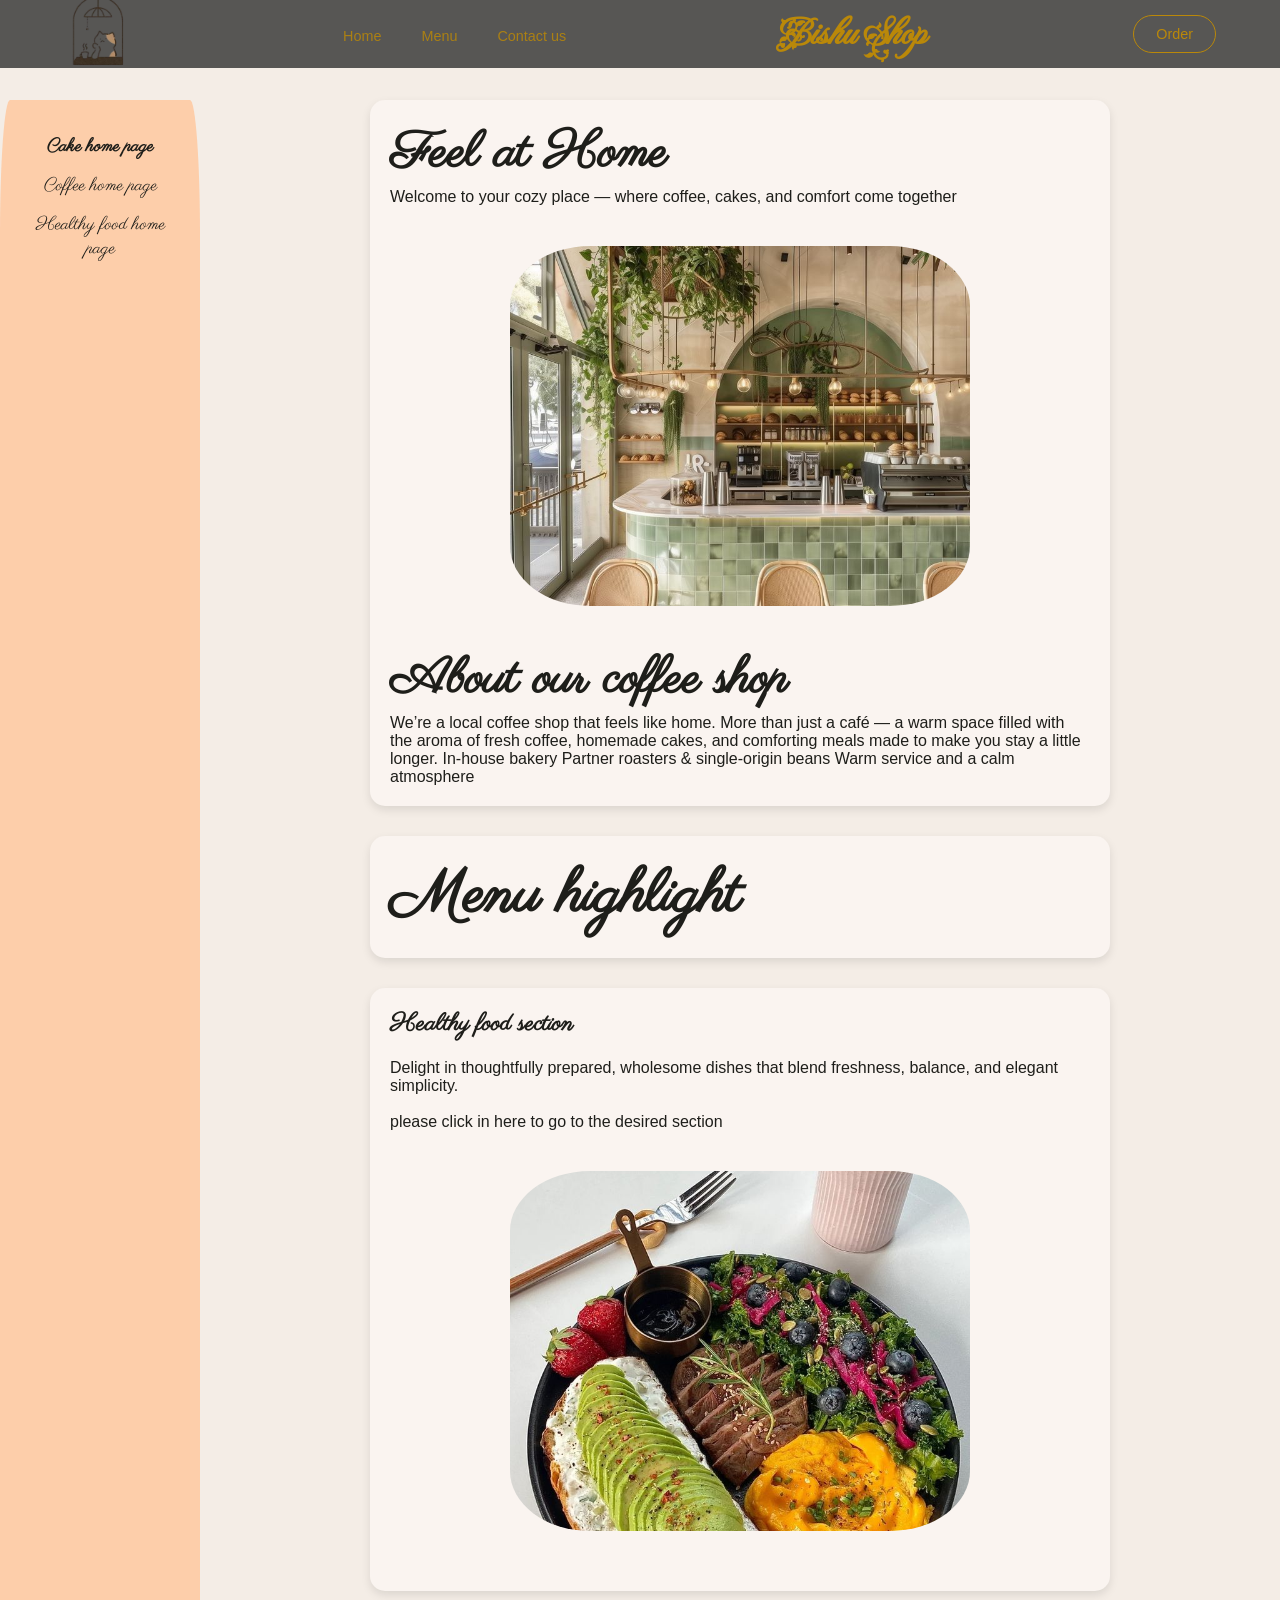
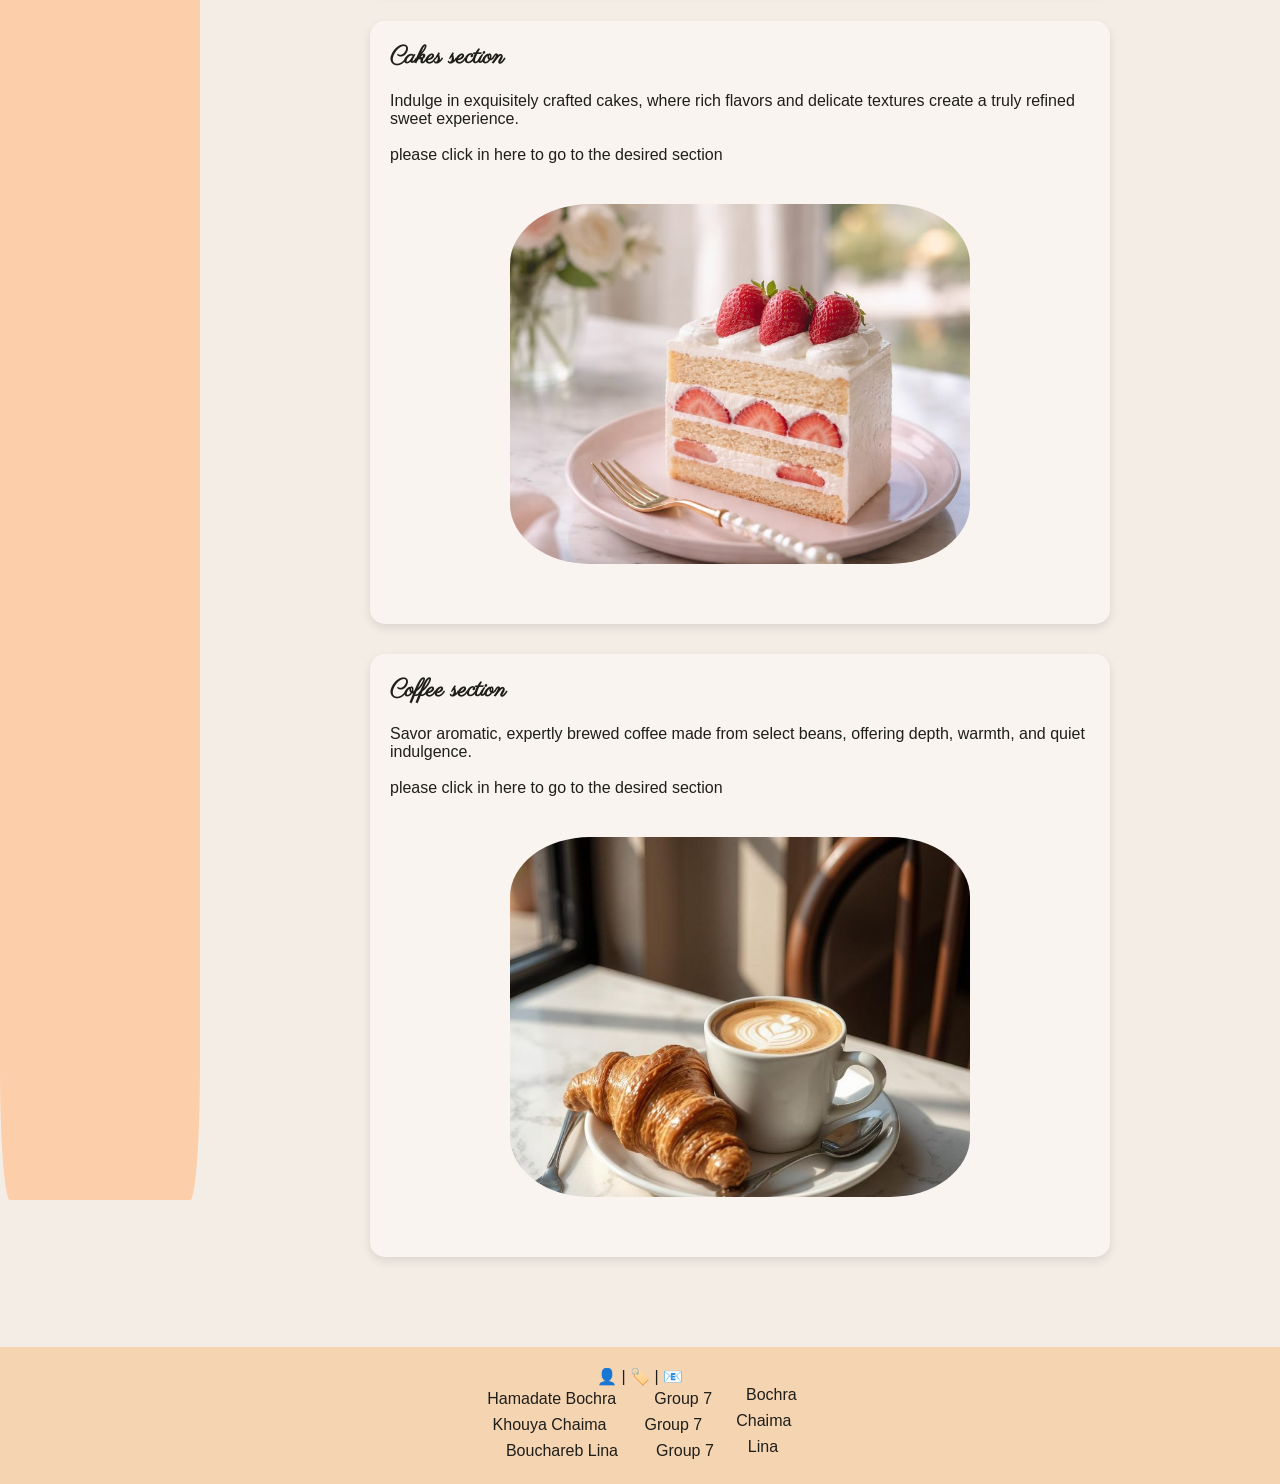
==== commit ec4e67e8: "update of the java script code for prod1 prod2 prod3 + the main page design and layouts" ====
--- a/index.html
+++ b/index.html
@@ -3,113 +3,137 @@
 <head>
   <meta charset="UTF-8" />
   <meta name="viewport" content="width=device-width, initial-scale=1.0" />
-  <title>Bakery / Café</title>
-  <link rel="preconnect" href="https://fonts.googleapis.com" />
-  <link rel="preconnect" href="https://fonts.gstatic.com" crossorigin />
-  <link href="https://fonts.googleapis.com/css2?family=Playfair+Display:ital,wght@0,400;0,700;1,400&family=DM+Serif+Display:ital@0;1&family=Jost:wght@300;400;500&display=swap" rel="stylesheet" />
+  <title>Bishu Shop main page </title>
+       
+  <link rel="preconnect" href="https://fonts.googleapis.com">
+<link rel="preconnect" href="https://fonts.gstatic.com" crossorigin>
+<link href="https://fonts.googleapis.com/css2?family=Fleur+De+Leah&display=swap" rel="stylesheet">
+
+
+
+<link rel="preconnect" href="https://fonts.googleapis.com">
+<link rel="preconnect" href="https://fonts.gstatic.com" crossorigin>
+<link href="https://fonts.googleapis.com/css2?family=Fleur+De+Leah&family=Miss+Fajardose&display=swap" rel="stylesheet">
+
+
+<link rel="preconnect" href="https://fonts.googleapis.com">
+<link rel="preconnect" href="https://fonts.gstatic.com" crossorigin>
+<link href="https://fonts.googleapis.com/css2?family=Fleur+De+Leah&family=Miss+Fajardose&family=Parisienne&display=swap" rel="stylesheet">
+
   <link rel="stylesheet" href="globalf/global.css" />
 </head>
 <body>
-<<<<<<< HEAD
- 
 
-=======
 
-  <!-- NAV -->
->>>>>>> 85eafbc135dba1d0cc1397985b54f222151a3d43
   <nav class="navbar">
     <div class="nav-logo">
-      <span class="logo-icon">☕</span>
-      <span class="logo-text">coffee <span class="slash">/</span> home</span>
-    </div>
+      <img src="coffeeshop (1).png"></div>
+
     <ul class="nav-links">
-      <li><a href="#">Home</a></li>
-      <li><a href="#">Menu</a></li>
-      <li><a href="#">Contact us</a></li>
+      <li><a href="#home">Home</a></li>
+      <li><a href="#menu">Menu</a></li>
+      <li><a href="#contact">Contact us</a></li>
     </ul>
+
+    <h1> Bishu Shop</h1>
+
+
     <button class="btn-order">Order</button>
   </nav>
 
-  <!-- HERO -->
-  <section class="hero">
-    <div class="hero-content">
-      <p class="hero-tag">Est2025/04/25</p>
-      <h1 class="hero-title">Fell at home<br></h1>
-      <p class="hero-sub">"Welcome to your cozy place — where coffee, cakes, and comfort come together</p>
-      
+ 
+        <div class="container" id="home">
+
+        <nav class="navlink">
+            <ul>
+                <li><a href="./prodects/prod3/prod3.html"><b> Cake home page</b></a> </li>
+                <li><a href="./prodects/prod2/prod2.html"> Coffee home page</a></li>
+                <li> <a href="./prodects/prod1/prod1.html">Healthy food home page</a> </li>
+            </ul>
+        </nav>
+        <div class="content">
+            <div class="main" id="home">
+                <article>
+                    <h1>
+                        Feel at Home
+                    </h1>
+                    <p>Welcome to your cozy place — where coffee, cakes, and comfort come together</p>
+                    <img src="téléchargement (2).jfif">
+                    <h1>About our
+coffee shop</h1>
+                    <p>
+We’re a local coffee shop that feels like home.
+More than just a café — a warm space filled with the aroma of fresh coffee, homemade cakes, and comforting meals made to make you stay a little longer.
+
+In-house bakery
+Partner roasters & single-origin beans
+Warm service and a calm atmosphere</p>
+                </article>
+            </div>
+            <div class="menu" id="menu">
+                <h1>Menu highlight</h1>
+            </div>
+            <div class="healthy">
+       <article>
+           <h1>Healthy food section</h1><br>
+           <p>Delight in thoughtfully prepared, wholesome dishes that blend freshness, balance, and elegant simplicity.</p>
+           <br><a href="./prodects/prod1/prod1.html">please click in here to go to the desired section</a>
+           <img src="téléchargement (3).jfif">
+       </article>
+            </div>
+
+
+            <div class="cakes">
+       <article>
+            <h1>Cakes section</h1><br>
+            <p>Indulge in exquisitely crafted cakes, where rich flavors and delicate textures create a truly refined sweet experience.</p>
+            <br><a href="./prodects/prod3/prod3.html">please click in here to go to the desired section</a>
+            <img src="6a10296a91def6d19fb561f782e42c38.jpg">
+       </article>
+            </div>
+
+            <div class="coffee">
+
+       <article>
+             <h1>Coffee section</h1> <br> <p>Savor aromatic, expertly brewed coffee made from select beans, offering depth, warmth, and quiet indulgence.</p>
+             <br><a href="./prodects/prod2/prod2.html">please click in here to go to the desired section</a>
+             <img src="b11eaf2056a5bdc25b7b8818881316c3.jpg">
+       </article>
+        </div>
+        </div>
+        </div>
+    </body>
+
+
+ <footer id="contact">
+  <div class="footer-box">
+
+   
+    <div class="icons-row">
+      <p>👤  |  🏷️ |  📧</p>
     </div>
-    <div class="hero-image-wrap">
-      <div class="dots-pattern"></div>
-      <div class="hero-img-stack">
-        <div class="hero-img hero-img--top">
-          <img src="globalf/imgs/image.png" alt="Coffee latte art" />
-        </div>
-      </div>
+
+    <div class="student">
+      <p>Hamadate Bochra</p>
+      <p>Group 7</p>
+      <a href="mailto:bochrahiba@outlook.com">Bochra</a>
     </div>
-  </section>
 
-  <!-- MENU -->
-  <section class="menu-highlights">
-    <div class="menu-header">
-      <h2 class="section-title">Menu Highlights</h2>
+    <div class="student">
+      <p>Khouya Chaima</p>
+      <p>Group 7</p>
+      <a href="mailto:linabouchreb2006@gmail.com">Chaima</a>
     </div>
-    <div class="menu-grid">
-      <a href="prodects/prod2/prod2.html" class="menu-card">
-        <img src="globalf/imgs/coffee.jpg" alt="Espresso Creations" />
-        <div class="menu-card-label">
-          <h3>coffee</h3>
-        </div>
-      </a>
-      <a href="prodects/prod3/prod3.html" class="menu-card">
-        <img src="globalf/imgs/cake.jpg" alt="Signature Cupcakes" />
-        <div class="menu-card-label">
-          <h3>cake</h3>
-        </div>
-      </a>
-        
-      <a href="prodects/Prod1/prod1.html" class="menu-card">
-        <img src="globalf/imgs/healthy.jpg" alt="Brunch Toasts" />
-        <div class="menu-card-label">
-          <h3>Healthy food</h3>
-        </div>
-      </a>
+
+
+    <div class="student">
+      <p>Bouchareb Lina</p>
+      <p>Group 7</p>
+      <a href="mailto:linabouchreb2006@gmail.com">Lina</a>
     </div>
-  </section>
 
-  <!-- ABOUT -->
-  <section class="about">
-    <div class="about-img">
-      <img src="https://images.unsplash.com/photo-1554118811-1e0d58224f24?w=600&q=80" alt="Inside the bakery" />
-    </div>
-    <div class="about-content">
-      <h2 class="section-title light">About Our<br>coffee shop</h2>
-      <p>We're a local coffee shop that feels like home.<br>
-      More than just a café — a warm space filled with the aroma of fresh coffee, homemade cakes, and comforting meals made to make you stay a little longer.</p>
-      <ul>
-        <li>In-house bakery</li>
-        <li>Partner roasters &amp; single-origin beans</li>
-        <li>Warm service and a calm atmosphere</li>
-      </ul>
-      <a href="prodects/Prod1/prod1.html" class="btn-outline light">Order online</a>
-    </div>
-  </section>
 
-  <!-- FOOTER -->
-  <footer class="footer">
-    <div class="footer-inner">
-      <div class="footer-brand">
-        <span class="logo-icon">🥐</span>
-        <span class="logo-text">coffee <span class="slash">/</span> home</span>
-      </div>
-      <p class="footer-copy">&copy; 2025 homecoffee. All rights reserved.</p>
-      <div class="footer-links">
-        <a href="#">Instagram</a>
-        <a href="#">Facebook</a>
-        <a href="#">TikTok</a>
-      </div>
-    </div>
-  </footer>
 
-  <script src="script.js"></script>
-</body>
+  </div>
+</footer>
 </html>
--- a/globalf/global.css
+++ b/globalf/global.css
@@ -116,359 +116,248 @@
   font-size: 1.5rem;
   cursor: pointer;
 }
- 
-
-.hero {
+
+.navbar {
+  position: fixed;
+  top: 0;
+  left: 0;
+  width: 100%;  
+  height: 68px;
+
+  display: flex;
+  align-items: center;
+  justify-content: space-between;
+
+  padding: 0 5vw;
+  background: var(--olive-dark);
+  z-index: 1000;
+
+}
+
+
+ 
+
+body{
+    background-color: #f4ede6;
+    padding-top: 80px;
+    
+}
+
+.fleur-de-leah-regular {
+  font-family: "Fleur De Leah", cursive;
+  font-weight: 400;
+  font-style: normal;
+}
+
+.parisienne-regular {
+  font-family: "Parisienne", cursive;
+  font-weight: 400;
+  font-style: normal;
+}
+
+
+
+.miss-fajardose-regular {
+  font-family: "Miss Fajardose", cursive;
+  font-weight: 400;
+  font-style: normal;
+}
+
+.text{
+    text-align: center;
+}
+nav{
+    font-size: 20px;
+    text-align: center;
+    height:fit-content;
+    margin-right: 50px;
+   padding: 0;
+}
+
+.navbar img{
+    width: 70px;
+}
+
+.navbar h1{
+  text-align: center;
+  font-family: 'Fleur De Leah', cursive;
+  font-size: 40px;
+  white-space: nowrap;
+  color: #ba8809;
+}
+
+.navbar {
+  display: flex;
+  align-items: center;
+  justify-content: space-between;
+}
+
+.nav-logo {
+  display: flex;
+  align-items: center;
+  gap: 10px;
+}
+
+
+.navlink{
+    
+    margin-top: 20px;
+    border-radius: 5%;
+ width: 200px;
+ height: 2700px;
+  background-color: #fdceaa;
+  padding: 20px;
+  
+  
+}
+
+.navlink ul {
+  list-style: none;
+  padding: 0;
+  font-family:'Parisienne', cursive;
+  font-size: 100px;
+}
+
+.navlink li {
+  margin: 15px 0;
+  font-size: 18px;
+  cursor: pointer;
+}
+
+
+
+.container img{
+    width: 500px;
+    height: 400px;
+    border-radius: 20px;
+    display: block;
+    margin: 20px auto;
+    border-radius: 20%;
+    flex: 1;
+    padding: 20px;
+
+    
+   
+
+
+}
+
+footer{
+    background-color: #f5d4b2;
+}
+
+nav{
+    width: 150px;
+    
+}
+
+.container {
+   display: flex;
   min-height: 100vh;
-  background: var(--olive);
-  display: flex;
-  align-items: center;
-  justify-content: space-between;
-  gap: 2rem;
-  padding: 100px 5vw 60px;
-  overflow: hidden;
-  position: relative;
-}
- 
-.hero::before {
-  content: '';
-  position: absolute;
-  inset: 0;
-  background-image: url("data:image/svg+xml,%3Csvg viewBox='0 0 200 200' xmlns='http://www.w3.org/2000/svg'%3E%3Cfilter id='n'%3E%3CfeTurbulence type='fractalNoise' baseFrequency='0.75' numOctaves='4' stitchTiles='stitch'/%3E%3C/filter%3E%3Crect width='100%25' height='100%25' filter='url(%23n)' opacity='0.04'/%3E%3C/svg%3E");
-  pointer-events: none;
-  opacity: 0.4;
-}
- 
-.hero-content {
+   align-items: stretch;
+   margin-right: 150px;
+}
+
+.content{
+    flex: 1;
+    margin-left: 100px;
+    padding: 20px;
+     
+}
+
+.content > div {
+  background-color: rgb(250, 244, 240);
+  padding: 20px;
+  margin-bottom: 30px;
+  border-radius: 15px;
+  box-shadow: 0 4px 10px rgba(0,0,0,0.1);
+
+}
+
+.content {
   flex: 1;
-  max-width: 520px;
-  animation: fadeUp 0.9s ease both;
-}
- 
-.hero-tag {
-  font-size: 0.8rem;
-  font-weight: 500;
-  letter-spacing: 0.18em;
-  text-transform: uppercase;
-  color: var(--gold);
-  margin-bottom: 1rem;
-}
- 
-.hero-title {
-  font-family: 'DM Serif Display', serif;
-  font-size: clamp(3rem, 6vw, 5.5rem);
-  line-height: 1.0;
-  color: var(--cream);
-  margin-bottom: 1.5rem;
-  position: relative;
-}
- 
-.hero-title::after {
-  content: '';
-  display: block;
-  width: 80px;
-  height: 3px;
-  background: var(--gold);
-  margin-top: 18px;
-  border-radius: 2px;
-}
- 
-.hero-sub {
-  font-size: 2rem;
-  line-height: 1.7;
-  color: rgba(0, 0, 0, 0.75);
-  max-width: 380px;
-}
- 
-/* HERO IMAGES */
-.hero-image-wrap {
-  flex: 1;
-  max-width: 500px;
-  position: relative;
-  display: flex;
-  justify-content: flex-end;
-  animation: fadeUp 0.9s 0.2s ease both;
-}
- 
-.dots-pattern {
-  position: absolute;
-  right: -20px;
-  bottom: -20px;
-  width: 130px;
-  height: 130px;
-  background-image: radial-gradient(circle, var(--cream) 1.5px, transparent 1.5px);
-  background-size: 16px 16px;
-  opacity: 0.35;
-  z-index: 0;
-}
- 
-.hero-img-stack {
-  position: relative;
-  width: 360px;
-  height: 440px;
-}
- 
-.hero-img {
-  border-radius: var(--radius-lg);
-  overflow: hidden;
-  position: absolute;
-  box-shadow: 0 20px 60px rgba(0,0,0,0.35);
-}
- 
-.hero-img--top {
-  width: 75%;
-  height: 58%;
-  top: 0; right: 0;
-  z-index: 2;
-  transition: transform var(--transition);
-}
-.hero-img--bottom {
-  width: 80%;
-  height: 60%;
-  bottom: 0; left: 0;
-  z-index: 1;
-  transition: transform var(--transition);
-}
-.hero-img--top:hover  { transform: scale(1.03) rotate(-1deg); }
-.hero-img--bottom:hover{ transform: scale(1.03) rotate(1deg); }
- 
-
-
-.menu-highlights {
-  background: var(--warm-white);
-  padding: 60px 5vw 80px;
-}
- 
-.menu-header {
-  display: flex;
-  align-items: baseline;
-  justify-content: space-between;
-  margin-bottom: 2rem;
+  max-width: 900px;
+}
+
+.main h1{
+    font-family: 'Parisienne', cursive;
+    font-size: 50px;
+}
+
+.menu{
+    font-family: 'Parisienne', cursive;
+    font-size: 30px;
+}
+
+footer {
+  background-color: #f5d4b2;
+  padding: 30px 20px;
+  margin-top: 40px;
+  text-align: center;
+  
+}
+
+.footer-content {
+  max-width: 800px;
+  margin: auto;
+}
+.team {
+  display: flex;
+  justify-content: center;
+  gap: 20px;
+  margin-top: 10px;
   flex-wrap: wrap;
-  gap: 0.5rem;
-}
- 
- 
-.menu-grid {
-  display: grid;
-  grid-template-columns: repeat(3, 1fr);
-  gap: 1.5rem;
-}
- 
-.menu-card {
-  border-radius: var(--radius-lg);
-  overflow: hidden;
-  position: relative;
-  height: 320px;
-  cursor: pointer;
-}
- 
-.menu-card img {
-  transition: transform 0.6s cubic-bezier(0.4,0,0.2,1);
-}
-.menu-card:hover img { transform: scale(1.07); }
- 
-.menu-card-label {
-  position: absolute;
-  bottom: 0; left: 0; right: 0;
-  padding: 20px 22px;
-  background: linear-gradient(to top, rgba(30,25,15,0.85) 0%, transparent 100%);
-}
-.menu-card-label h3 {
-  font-family: 'DM Serif Display', serif;
-  font-size: 1.4rem;
-  color: #fff;
-  line-height: 1.2;
-}
- 
-
-.about {
-  background: var(--olive-dark);
-  display: flex;
-  align-items: stretch;
-  gap: 0;
-  min-height: 520px;
-}
- 
-.about-img {
-  flex: 1;
-  min-height: 480px;
-  max-width: 45%;
-  overflow: hidden;
-}
-.about-img img { transition: transform 0.8s ease; }
-.about-img:hover img { transform: scale(1.04); }
- 
-.about-content {
-  flex: 1;
-  padding: 72px 5vw 72px 5vw;
-  display: flex;
-  flex-direction: column;
+}
+
+.team p {
+  margin: 0;
+  font-size: 14px;
+  opacity: 0.8;
+}
+
+footer {
+  background-color: #f5d4b2;
+  padding: 20px 0px;
+  margin-top: 40px;
+}
+
+.footer-box {
+  max-width: 600px;
+  margin: auto;
+  text-align: center;
+}
+
+.student {
+   display: flex;
   justify-content: center;
-  gap: 1rem;
-}
- 
-.about-content p {
-  font-size: 0.95rem;
-  line-height: 1.75;
-  color: rgba(245,240,232,0.8);
-  max-width: 420px;
-}
- 
-.about-content ul {
-  margin-top: 0.5rem;
-}
-.about-content ul li {
-  font-size: 0.9rem;
-  color: rgba(245,240,232,0.75);
-  padding: 4px 0;
-  padding-left: 16px;
-  position: relative;
-}
-.about-content ul li::before {
-  content: '•';
-  color: var(--gold);
-  position: absolute;
-  left: 0;
-}
-
-.footer {
-  background: var(--olive-dark);
-  border-top: 1px solid rgba(245,240,232,0.1);
-  padding: 32px 5vw;
-}
-.footer-inner {
-  display: flex;
-  align-items: center;
-  justify-content: space-between;
-  flex-wrap: wrap;
-  gap: 1rem;
-}
-.footer-brand {
-  display: flex;
-  align-items: center;
-  gap: 8px;
-  color: var(--cream);
-  font-family: 'Jost', sans-serif;
-  font-weight: 500;
-}
-.footer-copy {
-  font-size: 0.82rem;
-  color: rgba(245,240,232,0.45);
-}
-.footer-links {
-  display: flex;
-  gap: 1.5rem;
-}
-.footer-links a {
-  font-size: 0.85rem;
-  color: rgba(245,240,232,0.6);
-  transition: color var(--transition);
-}
-.footer-links a:hover { color: var(--cream); }
- 
-
-@keyframes fadeUp {
-  from { opacity: 0; transform: translateY(36px); }
-  to   { opacity: 1; transform: none; }
-}
- 
-
-@media (max-width: 1024px) {
-  .features-grid { grid-template-columns: repeat(2, 1fr); }
-}
- 
-@media (max-width: 768px) {
-  .nav-links, .btn-order { display: none; }
-  .hamburger { display: block; }
- 
-  .hero {
-    flex-direction: column;
-    padding-top: 90px;
+  gap: 30px;
+  margin-bottom: 0;
+  text-align: center;
+}
+
+.labels p {
+  margin: 5px 0;
+  font-weight: bold;
+}
+
+.info p {
+  margin: 0px 0;
+}
+
+.student p {
+  margin: 4px;
+}
+
+.healthy h1{
+    font-family: 'Parisienne', cursive;
+}
+.cakes h1{
+    font-family: 'Parisienne', cursive;
+}
+.coffee h1{
+    font-family: 'Parisienne', cursive;
+}
+
+.icon-row{
     text-align: center;
-    min-height: auto;
-  }
-  .hero-title::after { margin: 18px auto 0; }
-  .hero-sub { margin: 0 auto; }
-  .hero-image-wrap { max-width: 100%; justify-content: center; margin-top: 2rem; }
-  .hero-img-stack { width: 100%; height: 320px; }
- 
-  .features-grid { grid-template-columns: 1fr 1fr; gap: 1.5rem; }
- 
-  .menu-grid { grid-template-columns: 1fr; }
-  .menu-card { height: 260px; }
- 
-  .about { flex-direction: column; }
-  .about-img { max-width: 100%; min-height: 280px; }
-  .about-content { padding: 48px 5vw; }
- 
-  .footer-inner { flex-direction: column; text-align: center; }
-}
- 
-@media (max-width: 480px) {
-  .features-grid { grid-template-columns: 1fr; }
-  .menu-header { flex-direction: column; }
-}
-
-
-
-
-
-
-
-
-
-
-
-
-
-
-
-
-
-
-
-
-
-
-
-
-
-
-
-
-
-
-
-@media (max-width:990px){
-    html{
-        font-size: 55%;
-    }
-    header{
-        padding: 2rem;
-    }
-}
-@media (max-width:768px){
-    header .fa-bars{
-        display: block;
-    }
-    header .navbar{
-        position: absolute;
-        top:100%; left :0 ; right:0;
-        background-color:rgb(233, 209, 164);
-        border-top: 0.1rem solid rgb(0, 0, 0);
-        clip-path: polygon(0 0, 100% 0, 100% 100%, 0 100%);
-    }
-    header #toggler:checked ~ .navbar {
-        /* إظهار القائمة */
-        clip-path: polygon(0 0, 100% 0, 100% 100%, 0 100%);
-    }
-
-    header .navbar a{
-        margin: 1rem;
-        padding: 1rem;
-        background-color: #fff;
-        border: .1rem solid black;
-        display: block;
-    }
 }
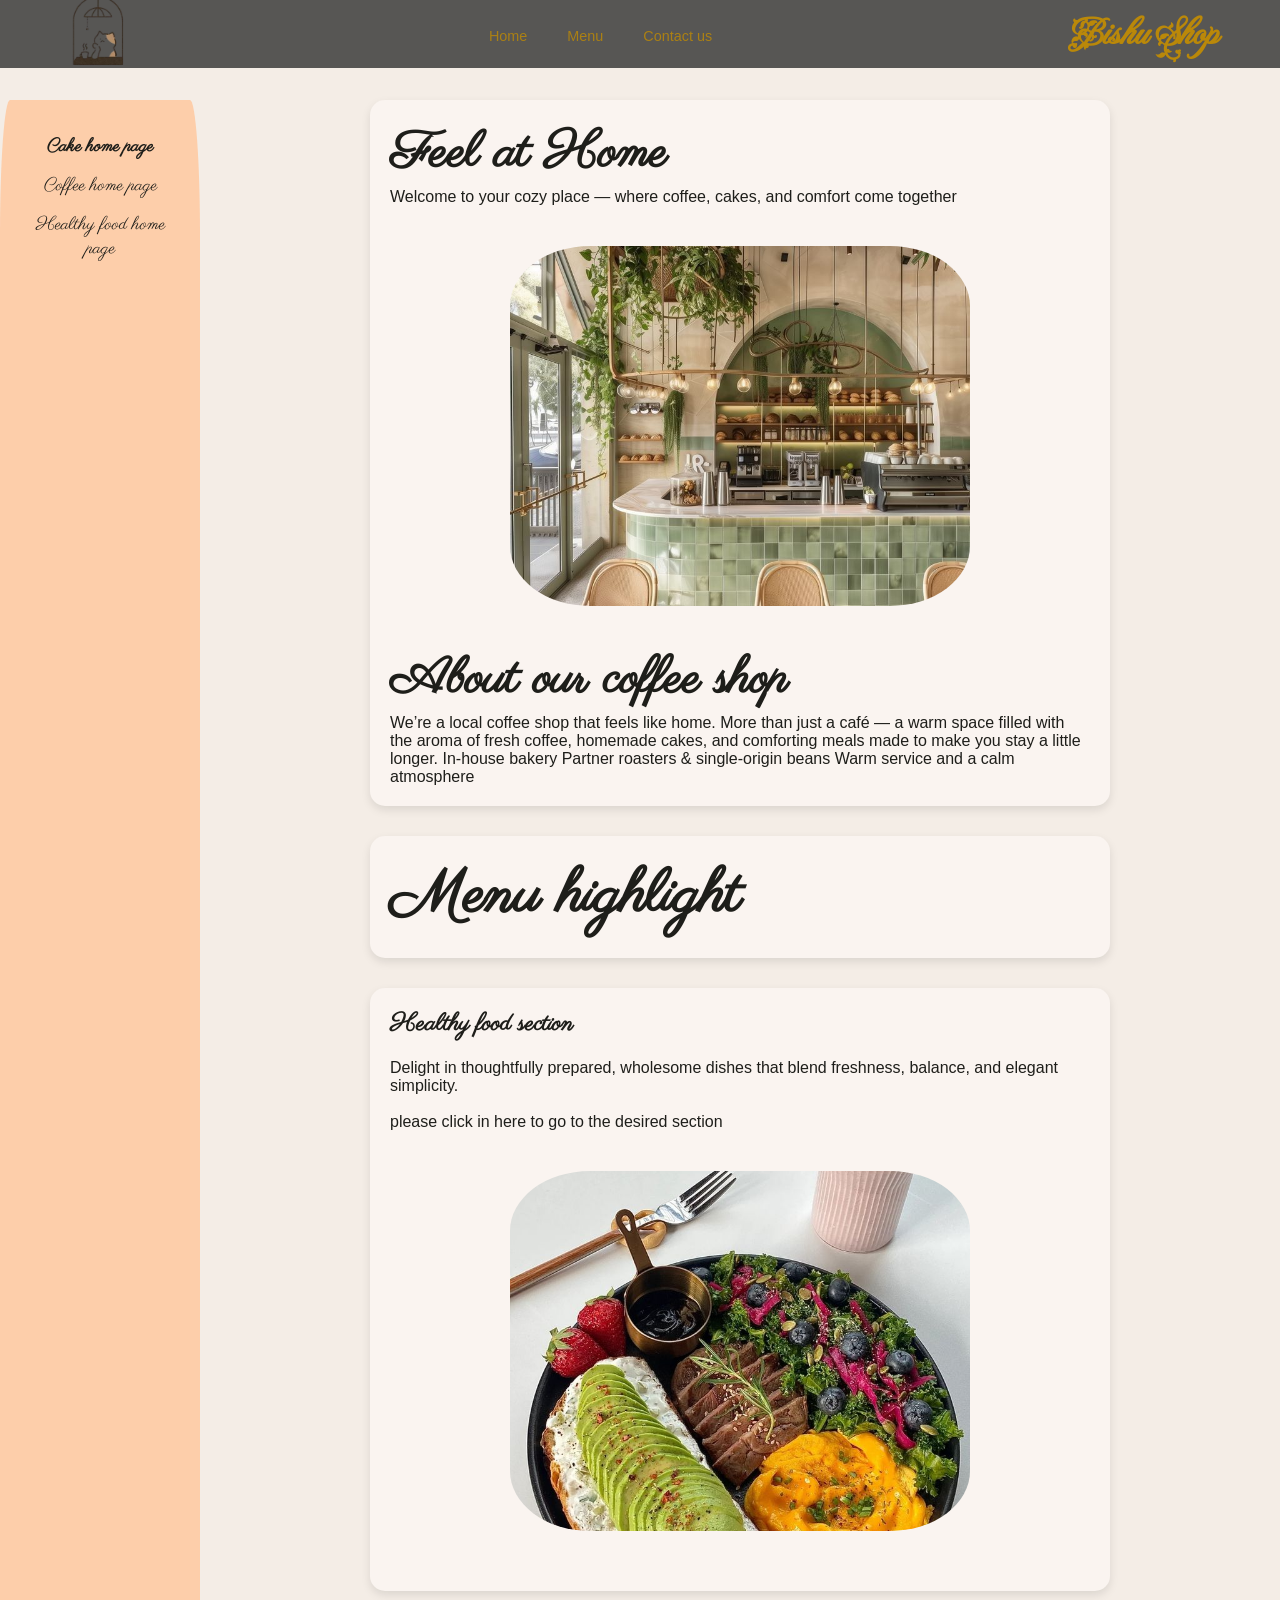
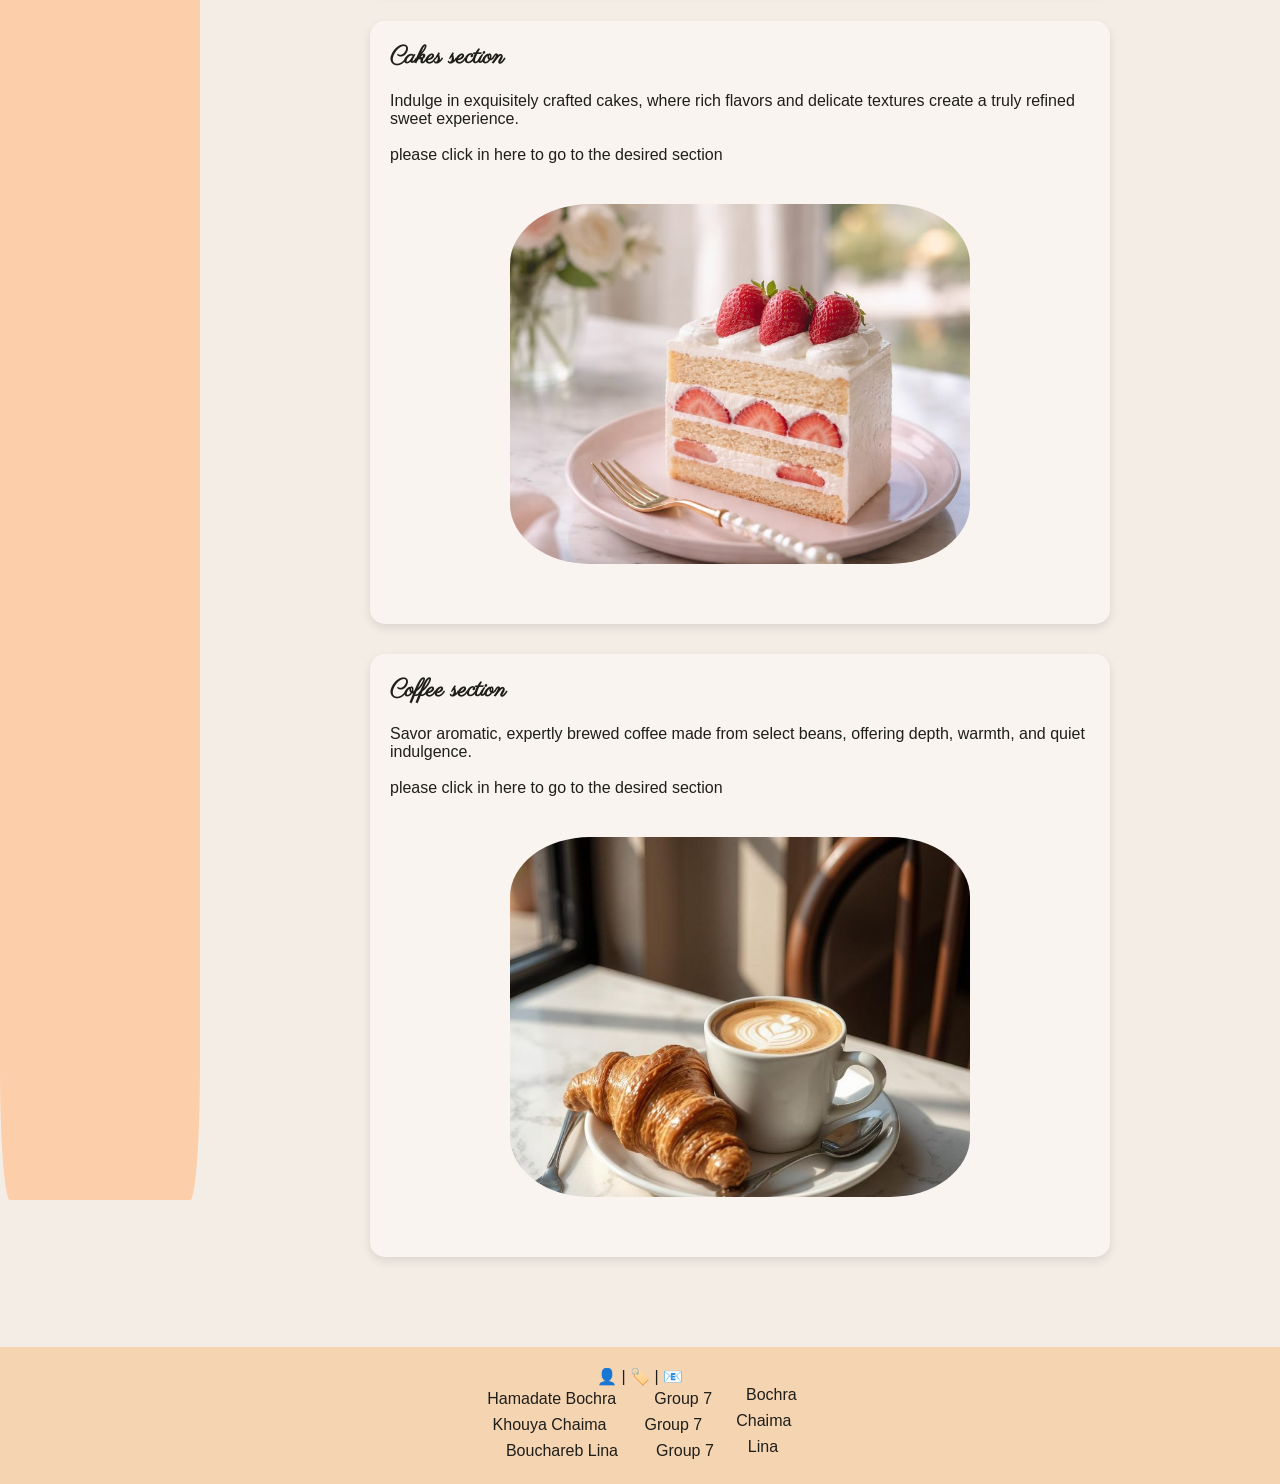
==== commit ede15e00: "added some comments" ====
--- a/index.html
+++ b/index.html
@@ -18,14 +18,14 @@
 
 <link rel="preconnect" href="https://fonts.googleapis.com">
 <link rel="preconnect" href="https://fonts.gstatic.com" crossorigin>
-<link href="https://fonts.googleapis.com/css2?family=Fleur+De+Leah&family=Miss+Fajardose&family=Parisienne&display=swap" rel="stylesheet">
+<link href="https://fonts.googleapis.com/css2?family=Fleur+De+Leah&family=Miss+Fajardose&family=Parisienne&display=swap" rel="stylesheet"> <!--fonts from google fonts--> 
 
   <link rel="stylesheet" href="globalf/global.css" />
 </head>
 <body>
 
 
-  <nav class="navbar">
+  <nav class="navbar"> <!--header-->
     <div class="nav-logo">
       <img src="coffeeshop (1).png"></div>
 
@@ -38,11 +38,11 @@
     <h1> Bishu Shop</h1>
 
 
-    <button class="btn-order">Order</button>
+ 
   </nav>
 
  
-        <div class="container" id="home">
+        <div class="container" id="home"> <!--side bar navigation to the other categories-->
 
         <nav class="navlink">
             <ul>
@@ -51,7 +51,7 @@
                 <li> <a href="./prodects/prod1/prod1.html">Healthy food home page</a> </li>
             </ul>
         </nav>
-        <div class="content">
+        <div class="content"> <!--main section-->
             <div class="main" id="home">
                 <article>
                     <h1>
@@ -71,7 +71,7 @@
                 </article>
             </div>
             <div class="menu" id="menu">
-                <h1>Menu highlight</h1>
+                <h1>Menu highlight</h1> <!--the three categories products-->
             </div>
             <div class="healthy">
        <article>
@@ -105,7 +105,7 @@
     </body>
 
 
- <footer id="contact">
+ <footer id="contact"> <!--footer with our personal information -->
   <div class="footer-box">
 
    
@@ -116,7 +116,7 @@
     <div class="student">
       <p>Hamadate Bochra</p>
       <p>Group 7</p>
-      <a href="mailto:bochrahiba@outlook.com">Bochra</a>
+      <a href="mailto:bochrahiba@outlook.com">Bochra</a> <!--note : we made the email one open directly in the browser so it will open depending on the settings of the device used-->
     </div>
 
     <div class="student">
